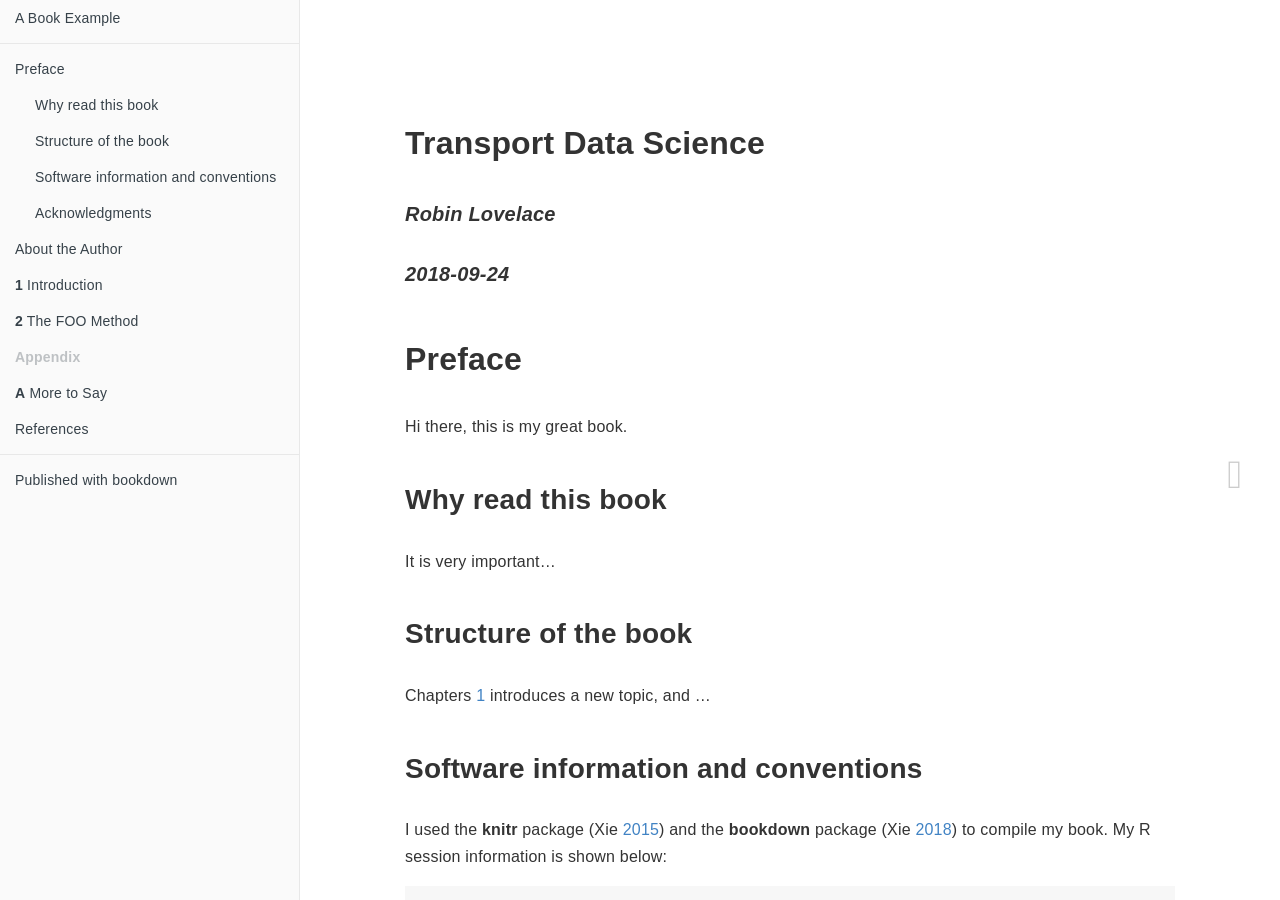
==== index.html @ 45128a62 "Add skeleton website" ====
<!DOCTYPE html>
<html >

<head>

  <meta charset="UTF-8">
  <meta http-equiv="X-UA-Compatible" content="IE=edge">
  <title>Transport Data Science</title>
  <meta name="description" content="Teaching Materials for a module at the Institute for Transport Studies.">
  <meta name="generator" content="bookdown 0.7 and GitBook 2.6.7">

  <meta property="og:title" content="Transport Data Science" />
  <meta property="og:type" content="book" />
  
  
  <meta property="og:description" content="Teaching Materials for a module at the Institute for Transport Studies." />
  <meta name="github-repo" content="tdscience/tdscience" />

  <meta name="twitter:card" content="summary" />
  <meta name="twitter:title" content="Transport Data Science" />
  
  <meta name="twitter:description" content="Teaching Materials for a module at the Institute for Transport Studies." />
  

<meta name="author" content="Robin Lovelace">


<meta name="date" content="2018-09-24">

  <meta name="viewport" content="width=device-width, initial-scale=1">
  <meta name="apple-mobile-web-app-capable" content="yes">
  <meta name="apple-mobile-web-app-status-bar-style" content="black">
  
  

<link rel="next" href="about-the-author.html">
<script src="libs/jquery/jquery.min.js"></script>
<link href="libs/gitbook/css/style.css" rel="stylesheet" />
<link href="libs/gitbook/css/plugin-bookdown.css" rel="stylesheet" />
<link href="libs/gitbook/css/plugin-highlight.css" rel="stylesheet" />
<link href="libs/gitbook/css/plugin-search.css" rel="stylesheet" />
<link href="libs/gitbook/css/plugin-fontsettings.css" rel="stylesheet" />









<style type="text/css">
a.sourceLine { display: inline-block; line-height: 1.25; }
a.sourceLine { pointer-events: none; color: inherit; text-decoration: inherit; }
a.sourceLine:empty { height: 1.2em; position: absolute; }
.sourceCode { overflow: visible; }
code.sourceCode { white-space: pre; position: relative; }
div.sourceCode { margin: 1em 0; }
pre.sourceCode { margin: 0; }
@media screen {
div.sourceCode { overflow: auto; }
}
@media print {
code.sourceCode { white-space: pre-wrap; }
a.sourceLine { text-indent: -1em; padding-left: 1em; }
}
pre.numberSource a.sourceLine
  { position: relative; }
pre.numberSource a.sourceLine:empty
  { position: absolute; }
pre.numberSource a.sourceLine::before
  { content: attr(data-line-number);
    position: absolute; left: -5em; text-align: right; vertical-align: baseline;
    border: none; pointer-events: all;
    -webkit-touch-callout: none; -webkit-user-select: none;
    -khtml-user-select: none; -moz-user-select: none;
    -ms-user-select: none; user-select: none;
    padding: 0 4px; width: 4em;
    color: #aaaaaa;
  }
pre.numberSource { margin-left: 3em; border-left: 1px solid #aaaaaa;  padding-left: 4px; }
div.sourceCode
  {  }
@media screen {
a.sourceLine::before { text-decoration: underline; }
}
code span.al { color: #ff0000; font-weight: bold; } /* Alert */
code span.an { color: #60a0b0; font-weight: bold; font-style: italic; } /* Annotation */
code span.at { color: #7d9029; } /* Attribute */
code span.bn { color: #40a070; } /* BaseN */
code span.bu { } /* BuiltIn */
code span.cf { color: #007020; font-weight: bold; } /* ControlFlow */
code span.ch { color: #4070a0; } /* Char */
code span.cn { color: #880000; } /* Constant */
code span.co { color: #60a0b0; font-style: italic; } /* Comment */
code span.cv { color: #60a0b0; font-weight: bold; font-style: italic; } /* CommentVar */
code span.do { color: #ba2121; font-style: italic; } /* Documentation */
code span.dt { color: #902000; } /* DataType */
code span.dv { color: #40a070; } /* DecVal */
code span.er { color: #ff0000; font-weight: bold; } /* Error */
code span.ex { } /* Extension */
code span.fl { color: #40a070; } /* Float */
code span.fu { color: #06287e; } /* Function */
code span.im { } /* Import */
code span.in { color: #60a0b0; font-weight: bold; font-style: italic; } /* Information */
code span.kw { color: #007020; font-weight: bold; } /* Keyword */
code span.op { color: #666666; } /* Operator */
code span.ot { color: #007020; } /* Other */
code span.pp { color: #bc7a00; } /* Preprocessor */
code span.sc { color: #4070a0; } /* SpecialChar */
code span.ss { color: #bb6688; } /* SpecialString */
code span.st { color: #4070a0; } /* String */
code span.va { color: #19177c; } /* Variable */
code span.vs { color: #4070a0; } /* VerbatimString */
code span.wa { color: #60a0b0; font-weight: bold; font-style: italic; } /* Warning */
</style>

<link rel="stylesheet" href="css/style.css" type="text/css" />
</head>

<body>



  <div class="book without-animation with-summary font-size-2 font-family-1" data-basepath=".">

    <div class="book-summary">
      <nav role="navigation">

<ul class="summary">
<li><a href="./">A Book Example</a></li>

<li class="divider"></li>
<li class="chapter" data-level="" data-path="index.html"><a href="index.html"><i class="fa fa-check"></i>Preface</a><ul>
<li class="chapter" data-level="" data-path="index.html"><a href="index.html#why-read-this-book"><i class="fa fa-check"></i>Why read this book</a></li>
<li class="chapter" data-level="" data-path="index.html"><a href="index.html#structure-of-the-book"><i class="fa fa-check"></i>Structure of the book</a></li>
<li class="chapter" data-level="" data-path="index.html"><a href="index.html#software-information-and-conventions"><i class="fa fa-check"></i>Software information and conventions</a></li>
<li class="chapter" data-level="" data-path="index.html"><a href="index.html#acknowledgments"><i class="fa fa-check"></i>Acknowledgments</a></li>
</ul></li>
<li class="chapter" data-level="" data-path="about-the-author.html"><a href="about-the-author.html"><i class="fa fa-check"></i>About the Author</a></li>
<li class="chapter" data-level="1" data-path="introduction.html"><a href="introduction.html"><i class="fa fa-check"></i><b>1</b> Introduction</a></li>
<li class="chapter" data-level="2" data-path="the-foo-method.html"><a href="the-foo-method.html"><i class="fa fa-check"></i><b>2</b> The FOO Method</a></li>
<li class="appendix"><span><b>Appendix</b></span></li>
<li class="chapter" data-level="A" data-path="more-to-say.html"><a href="more-to-say.html"><i class="fa fa-check"></i><b>A</b> More to Say</a></li>
<li class="chapter" data-level="" data-path="references.html"><a href="references.html"><i class="fa fa-check"></i>References</a></li>
<li class="divider"></li>
<li><a href="https://bookdown.org" target="blank">Published with bookdown</a></li>

</ul>

      </nav>
    </div>

    <div class="book-body">
      <div class="body-inner">
        <div class="book-header" role="navigation">
          <h1>
            <i class="fa fa-circle-o-notch fa-spin"></i><a href="./">Transport Data Science</a>
          </h1>
        </div>

        <div class="page-wrapper" tabindex="-1" role="main">
          <div class="page-inner">

            <section class="normal" id="section-">
<div id="header">
<h1 class="title">Transport Data Science</h1>
<h4 class="author"><em>Robin Lovelace</em></h4>
<h4 class="date"><em>2018-09-24</em></h4>
</div>
<div id="preface" class="section level1 unnumbered">
<h1>Preface</h1>
<p>Hi there, this is my great book.</p>
<div id="why-read-this-book" class="section level2 unnumbered">
<h2>Why read this book</h2>
<p>It is very important…</p>
</div>
<div id="structure-of-the-book" class="section level2 unnumbered">
<h2>Structure of the book</h2>
<p>Chapters <a href="introduction.html#introduction">1</a> introduces a new topic, and …</p>
</div>
<div id="software-information-and-conventions" class="section level2 unnumbered">
<h2>Software information and conventions</h2>
<p>I used the <strong>knitr</strong> package <span class="citation">(Xie <a href="#ref-xie2015">2015</a>)</span> and the <strong>bookdown</strong> package <span class="citation">(Xie <a href="#ref-R-bookdown">2018</a>)</span> to compile my book. My R session information is shown below:</p>
<div class="sourceCode" id="cb1"><pre class="sourceCode r"><code class="sourceCode r"><a class="sourceLine" id="cb1-1" data-line-number="1">xfun<span class="op">::</span><span class="kw">session_info</span>()</a></code></pre></div>
<pre><code>## R version 3.5.1 (2018-07-02)
## Platform: x86_64-pc-linux-gnu (64-bit)
## Running under: Ubuntu 18.04.1 LTS
## 
## Locale:
##   LC_CTYPE=en_GB.UTF-8      
##   LC_NUMERIC=C              
##   LC_TIME=en_GB.UTF-8       
##   LC_COLLATE=en_GB.UTF-8    
##   LC_MONETARY=en_GB.UTF-8   
##   LC_MESSAGES=en_GB.UTF-8   
##   LC_PAPER=en_GB.UTF-8      
##   LC_NAME=C                 
##   LC_ADDRESS=C              
##   LC_TELEPHONE=C            
##   LC_MEASUREMENT=en_GB.UTF-8
##   LC_IDENTIFICATION=C       
## 
## Package version:
##   backports_1.1.2 base64enc_0.1.3 bookdown_0.7   
##   compiler_3.5.1  digest_0.6.17   evaluate_0.11  
##   glue_1.3.0      graphics_3.5.1  grDevices_3.5.1
##   highr_0.7       htmltools_0.3.6 jsonlite_1.5   
##   knitr_1.20      magrittr_1.5    markdown_0.8   
##   methods_3.5.1   mime_0.5        Rcpp_0.12.18   
##   rmarkdown_1.10  rprojroot_1.3-2 rstudioapi_0.7 
##   stats_3.5.1     stringi_1.2.4   stringr_1.3.1  
##   tinytex_0.7     tools_3.5.1     utils_3.5.1    
##   xfun_0.3        yaml_2.2.0</code></pre>
<p>Package names are in bold text (e.g., <strong>rmarkdown</strong>), and inline code and filenames are formatted in a typewriter font (e.g., <code>knitr::knit('foo.Rmd')</code>). Function names are followed by parentheses (e.g., <code>bookdown::render_book()</code>).</p>
</div>
<div id="acknowledgments" class="section level2 unnumbered">
<h2>Acknowledgments</h2>
<p>Many thanks to Charles Fox who taught the first 2 years of this course.</p>

</div>
</div>
<h3>References</h3>
<div id="refs" class="references">
<div id="ref-xie2015">
<p>Xie, Yihui. 2015. <em>Dynamic Documents with R and Knitr</em>. 2nd ed. Boca Raton, Florida: Chapman; Hall/CRC. <a href="http://yihui.name/knitr/" class="uri">http://yihui.name/knitr/</a>.</p>
</div>
<div id="ref-R-bookdown">
<p>Xie, Yihui. 2018. <em>Bookdown: Authoring Books and Technical Documents with R Markdown</em>. <a href="https://CRAN.R-project.org/package=bookdown" class="uri">https://CRAN.R-project.org/package=bookdown</a>.</p>
</div>
</div>
            </section>

          </div>
        </div>
      </div>

<a href="about-the-author.html" class="navigation navigation-next navigation-unique" aria-label="Next page"><i class="fa fa-angle-right"></i></a>
    </div>
  </div>
<script src="libs/gitbook/js/app.min.js"></script>
<script src="libs/gitbook/js/lunr.js"></script>
<script src="libs/gitbook/js/plugin-search.js"></script>
<script src="libs/gitbook/js/plugin-sharing.js"></script>
<script src="libs/gitbook/js/plugin-fontsettings.js"></script>
<script src="libs/gitbook/js/plugin-bookdown.js"></script>
<script src="libs/gitbook/js/jquery.highlight.js"></script>
<script>
gitbook.require(["gitbook"], function(gitbook) {
gitbook.start({
"sharing": {
"github": true,
"facebook": false,
"twitter": true,
"google": false,
"linkedin": false,
"weibo": false,
"instapper": false,
"vk": false,
"all": ["facebook", "google", "twitter", "linkedin", "weibo", "instapaper"]
},
"fontsettings": {
"theme": "white",
"family": "sans",
"size": 2
},
"edit": {
"link": "https://github.com/tdscience/tdscience/edit/master/index.Rmd",
"text": "Edit"
},
"download": ["bookdown.pdf", "bookdown.epub"],
"toc": {
"collapse": "none"
}
});
});
</script>

</body>

</html>
---- libs/gitbook/css/plugin-bookdown.css ----
.book .book-header h1 {
  padding-left: 20px;
  padding-right: 20px;
}
.book .book-header.fixed {
  position: fixed;
  right: 0;
  top: 0;
  left: 0;
  border-bottom: 1px solid rgba(0,0,0,.07);
}
span.search-highlight {
  background-color: #ffff88;
}
@media (min-width: 600px) {
  .book.with-summary .book-header.fixed {
    left: 300px;
  }
}
@media (max-width: 1240px) {
  .book .book-body.fixed {
    top: 50px;
  }
  .book .book-body.fixed .body-inner {
    top: auto;
  }
}
@media (max-width: 600px) {
  .book.with-summary .book-header.fixed {
    left: calc(100% - 60px);
    min-width: 300px;
  }
  .book.with-summary .book-body {
    transform: none;
    left: calc(100% - 60px);
    min-width: 300px;
  }
  .book .book-body.fixed {
    top: 0;
  }
}

.book .book-body.fixed .body-inner {
  top: 50px;
}
.book .book-body .page-wrapper .page-inner section.normal sub, .book .book-body .page-wrapper .page-inner section.normal sup {
  font-size: 85%;
}

@media print {
  .book .book-summary, .book .book-body .book-header, .fa {
    display: none !important;
  }
  .book .book-body.fixed {
    left: 0px;
  }
  .book .book-body,.book .book-body .body-inner, .book.with-summary {
    overflow: visible !important;
  }
}
.kable_wrapper {
  border-spacing: 20px 0;
  border-collapse: separate;
  border: none;
  margin: auto;
}
.kable_wrapper > tbody > tr > td {
  vertical-align: top;
}
.book .book-body .page-wrapper .page-inner section.normal table tr.header {
  border-top-width: 2px;
}
.book .book-body .page-wrapper .page-inner section.normal table tr:last-child td {
  border-bottom-width: 2px;
}
.book .book-body .page-wrapper .page-inner section.normal table td, .book .book-body .page-wrapper .page-inner section.normal table th {
  border-left: none;
  border-right: none;
}
.book .book-body .page-wrapper .page-inner section.normal table.kable_wrapper > tbody > tr, .book .book-body .page-wrapper .page-inner section.normal table.kable_wrapper > tbody > tr > td {
  border-top: none;
}
.book .book-body .page-wrapper .page-inner section.normal table.kable_wrapper > tbody > tr:last-child > td {
    border-bottom: none;
}

div.theorem, div.lemma, div.corollary, div.proposition {
  font-style: italic;
}
span.theorem, span.lemma, span.corollary, span.proposition {
  font-style: normal;
}
div.proof:after {
  content: "\25a2";
  float: right;
}
.header-section-number {
  padding-right: .5em;
}
---- libs/gitbook/css/plugin-search.css ----
.book .book-summary .book-search {
  padding: 6px;
  background: transparent;
  position: absolute;
  top: -50px;
  left: 0px;
  right: 0px;
  transition: top 0.5s ease;
}
.book .book-summary .book-search input,
.book .book-summary .book-search input:focus,
.book .book-summary .book-search input:hover {
  width: 100%;
  background: transparent;
  border: 1px solid #ccc;
  box-shadow: none;
  outline: none;
  line-height: 22px;
  padding: 7px 4px;
  color: inherit;
  box-sizing: border-box;
}
.book.with-search .book-summary .book-search {
  top: 0px;
}
.book.with-search .book-summary ul.summary {
  top: 50px;
}
---- css/style.css ----
p.caption {
  color: #777;
  margin-top: 10px;
}
p code {
  white-space: inherit;
}
pre {
  word-break: normal;
  word-wrap: normal;
}
pre code {
  white-space: inherit;
}
p.flushright {
  text-align: right;
}
blockquote > p:last-child {
  text-align: right;
}
blockquote > p:first-child {
  text-align: inherit;
}
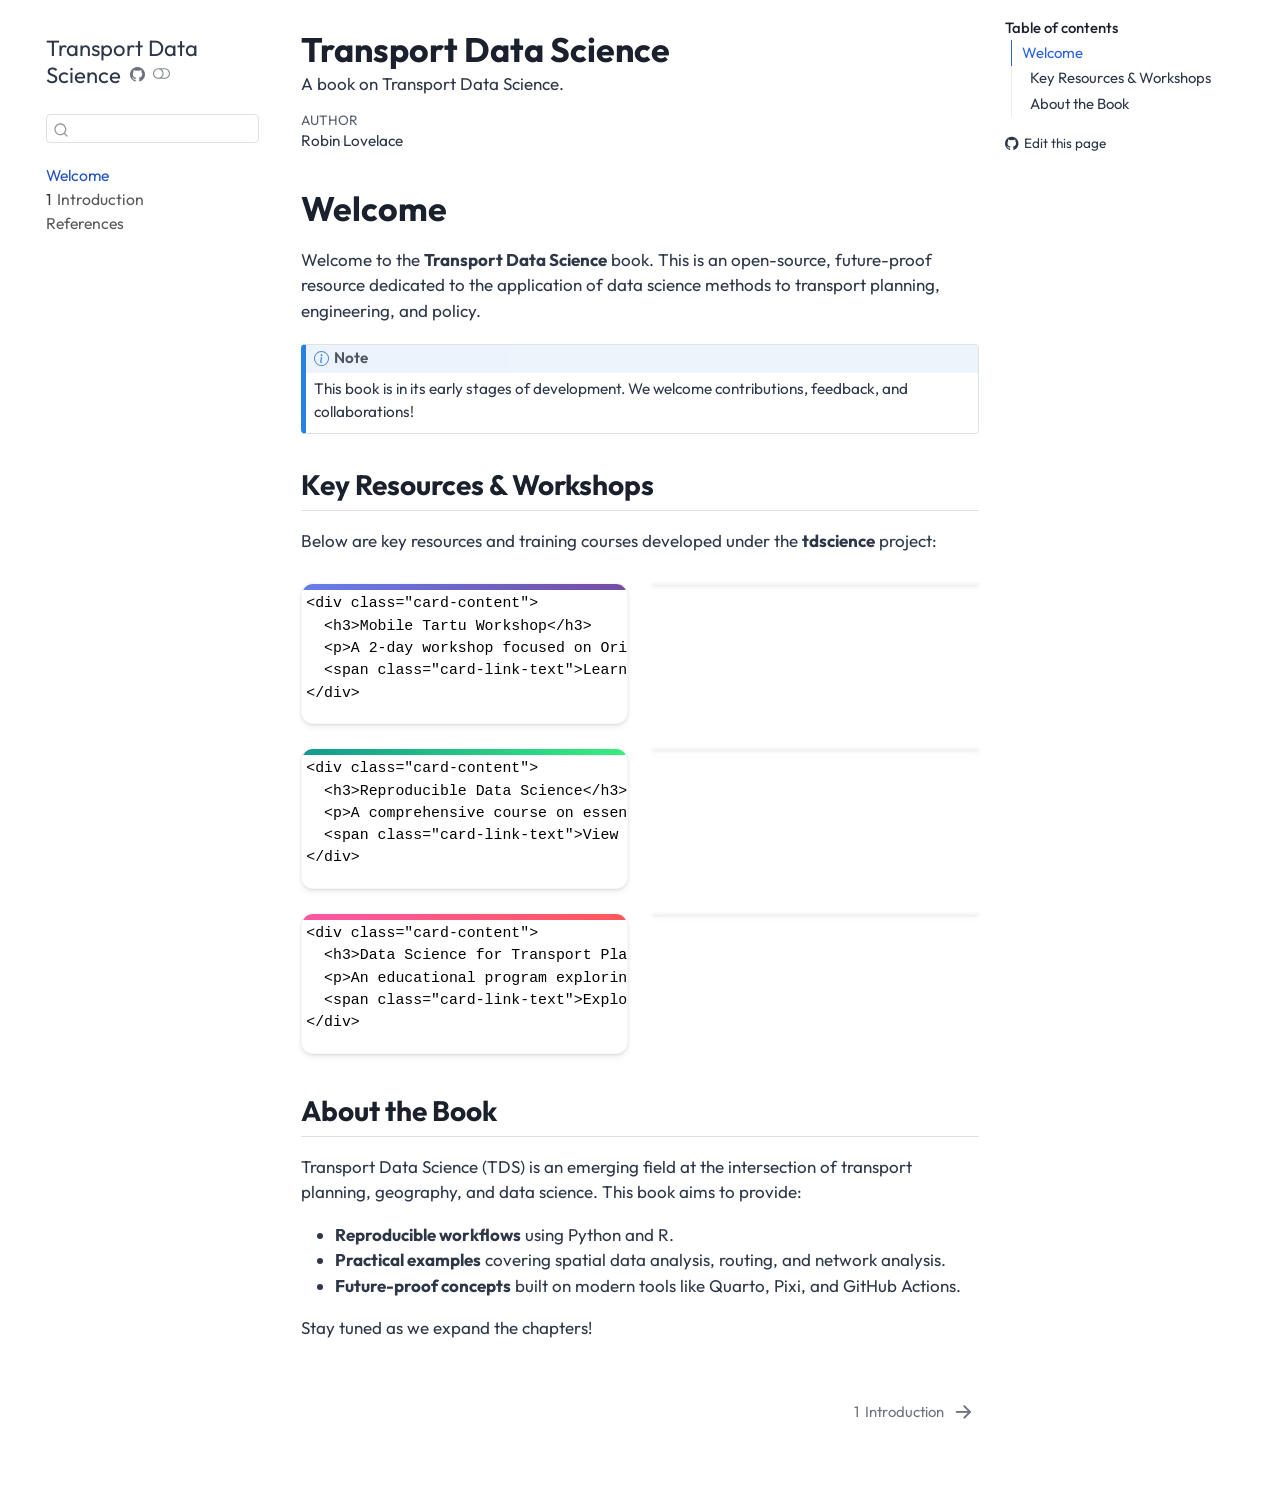
==== commit 5d7664aa: "deploy: tdscience/tdscience@766138a6307f006e92501eb43efcaf771759c734" ====
--- a/index.html
+++ b/index.html
@@ -1,281 +1,851 @@
 <!DOCTYPE html>
-<html >
-
-<head>
-
-  <meta charset="UTF-8">
-  <meta http-equiv="X-UA-Compatible" content="IE=edge">
-  <title>Transport Data Science</title>
-  <meta name="description" content="Teaching Materials for a module at the Institute for Transport Studies.">
-  <meta name="generator" content="bookdown 0.7 and GitBook 2.6.7">
-
-  <meta property="og:title" content="Transport Data Science" />
-  <meta property="og:type" content="book" />
+<html xmlns="http://www.w3.org/1999/xhtml" lang="en" xml:lang="en"><head>
+
+<meta charset="utf-8">
+<meta name="generator" content="quarto-1.9.38">
+
+<meta name="viewport" content="width=device-width, initial-scale=1.0, user-scalable=yes">
+
+<meta name="author" content="Robin Lovelace">
+<meta name="description" content="A book on Transport Data Science.">
+
+<title>Transport Data Science</title>
+<style>
+/* Default styles provided by pandoc.
+** See https://pandoc.org/MANUAL.html#variables-for-html for config info.
+*/
+code{white-space: pre-wrap;}
+span.smallcaps{font-variant: small-caps;}
+div.columns{display: flex; gap: min(4vw, 1.5em);}
+div.column{flex: auto; overflow-x: auto;}
+div.hanging-indent{margin-left: 1.5em; text-indent: -1.5em;}
+ul.task-list{list-style: none;}
+ul.task-list li input[type="checkbox"] {
+  width: 0.8em;
+  margin: 0 0.8em 0.2em -1em; /* quarto-specific, see https://github.com/quarto-dev/quarto-cli/issues/4556 */ 
+  vertical-align: middle;
+}
+</style>
+
+
+<script src="site_libs/quarto-nav/quarto-nav.js"></script>
+<script src="site_libs/quarto-nav/headroom.min.js"></script>
+<script src="site_libs/clipboard/clipboard.min.js"></script>
+<script src="site_libs/quarto-search/autocomplete.umd.js"></script>
+<script src="site_libs/quarto-search/fuse.min.js"></script>
+<script src="site_libs/quarto-search/quarto-search.js"></script>
+<meta name="quarto:offset" content="./">
+<link href="./01-introduction.html" rel="next">
+<script src="site_libs/quarto-html/quarto.js" type="module"></script>
+<script src="site_libs/quarto-html/tabsets/tabsets.js" type="module"></script>
+<script src="site_libs/quarto-html/popper.min.js"></script>
+<script src="site_libs/quarto-html/tippy.umd.min.js"></script>
+<script src="site_libs/quarto-html/anchor.min.js"></script>
+<link href="site_libs/quarto-html/tippy.css" rel="stylesheet">
+<link href="site_libs/quarto-html/quarto-syntax-highlighting-15634bcf2e68342d4ad2dfa704d543f6.css" rel="stylesheet" class="quarto-color-scheme" id="quarto-text-highlighting-styles">
+<link href="site_libs/quarto-html/quarto-syntax-highlighting-dark-0a6b7249c26820e032cb0bd839ff02b1.css" rel="stylesheet" class="quarto-color-scheme quarto-color-alternate" id="quarto-text-highlighting-styles">
+<link href="site_libs/quarto-html/quarto-syntax-highlighting-15634bcf2e68342d4ad2dfa704d543f6.css" rel="stylesheet" class="quarto-color-scheme-extra" id="quarto-text-highlighting-styles">
+<script src="site_libs/bootstrap/bootstrap.min.js"></script>
+<link href="site_libs/bootstrap/bootstrap-icons.css" rel="stylesheet">
+<link href="site_libs/bootstrap/bootstrap-3f70bac5631458d474a321d4182f9338.min.css" rel="stylesheet" append-hash="true" class="quarto-color-scheme" id="quarto-bootstrap" data-mode="light">
+<link href="site_libs/bootstrap/bootstrap-dark-b4ab9af833d6cddc0a3b650489a6264f.min.css" rel="stylesheet" append-hash="true" class="quarto-color-scheme quarto-color-alternate" id="quarto-bootstrap" data-mode="dark">
+<link href="site_libs/bootstrap/bootstrap-3f70bac5631458d474a321d4182f9338.min.css" rel="stylesheet" append-hash="true" class="quarto-color-scheme-extra" id="quarto-bootstrap" data-mode="light">
+<script id="quarto-search-options" type="application/json">{
+  "location": "sidebar",
+  "copy-button": false,
+  "collapse-after": 3,
+  "panel-placement": "start",
+  "type": "textbox",
+  "limit": 50,
+  "keyboard-shortcut": [
+    "f",
+    "/",
+    "s"
+  ],
+  "show-item-context": false,
+  "language": {
+    "search-no-results-text": "No results",
+    "search-matching-documents-text": "matching documents",
+    "search-copy-link-title": "Copy link to search",
+    "search-hide-matches-text": "Hide additional matches",
+    "search-more-match-text": "more match in this document",
+    "search-more-matches-text": "more matches in this document",
+    "search-clear-button-title": "Clear",
+    "search-text-placeholder": "",
+    "search-detached-cancel-button-title": "Cancel",
+    "search-submit-button-title": "Submit",
+    "search-label": "Search"
+  }
+}</script>
+
+
+<link rel="stylesheet" href="styles.css">
+</head>
+
+<body class="nav-sidebar floating quarto-light"><script id="quarto-html-before-body" type="application/javascript">
+    const toggleBodyColorMode = (bsSheetEl) => {
+      const mode = bsSheetEl.getAttribute("data-mode");
+      const bodyEl = window.document.querySelector("body");
+      if (mode === "dark") {
+        bodyEl.classList.add("quarto-dark");
+        bodyEl.classList.remove("quarto-light");
+      } else {
+        bodyEl.classList.add("quarto-light");
+        bodyEl.classList.remove("quarto-dark");
+      }
+    }
+    const toggleBodyColorPrimary = () => {
+      const bsSheetEl = window.document.querySelector("link#quarto-bootstrap:not([rel=disabled-stylesheet])");
+      if (bsSheetEl) {
+        toggleBodyColorMode(bsSheetEl);
+      }
+    }
+    const setColorSchemeToggle = (alternate) => {
+      const toggles = window.document.querySelectorAll('.quarto-color-scheme-toggle');
+      for (let i=0; i < toggles.length; i++) {
+        const toggle = toggles[i];
+        if (toggle) {
+          if (alternate) {
+            toggle.classList.add("alternate");
+          } else {
+            toggle.classList.remove("alternate");
+          }
+        }
+      }
+    };
+    const toggleColorMode = (alternate) => {
+      // Switch the stylesheets
+      const primaryStylesheets = window.document.querySelectorAll('link.quarto-color-scheme:not(.quarto-color-alternate)');
+      const alternateStylesheets = window.document.querySelectorAll('link.quarto-color-scheme.quarto-color-alternate');
+      manageTransitions('#quarto-margin-sidebar .nav-link', false);
+      if (alternate) {
+        // note: dark is layered on light, we don't disable primary!
+        enableStylesheet(alternateStylesheets);
+        for (const sheetNode of alternateStylesheets) {
+          if (sheetNode.id === "quarto-bootstrap") {
+            toggleBodyColorMode(sheetNode);
+          }
+        }
+      } else {
+        disableStylesheet(alternateStylesheets);
+        enableStylesheet(primaryStylesheets)
+        toggleBodyColorPrimary();
+      }
+      manageTransitions('#quarto-margin-sidebar .nav-link', true);
+      // Switch the toggles
+      setColorSchemeToggle(alternate)
+      // Hack to workaround the fact that safari doesn't
+      // properly recolor the scrollbar when toggling (#1455)
+      if (navigator.userAgent.indexOf('Safari') > 0 && navigator.userAgent.indexOf('Chrome') == -1) {
+        manageTransitions("body", false);
+        window.scrollTo(0, 1);
+        setTimeout(() => {
+          window.scrollTo(0, 0);
+          manageTransitions("body", true);
+        }, 40);
+      }
+    }
+    const disableStylesheet = (stylesheets) => {
+      for (let i=0; i < stylesheets.length; i++) {
+        const stylesheet = stylesheets[i];
+        stylesheet.rel = 'disabled-stylesheet';
+      }
+    }
+    const enableStylesheet = (stylesheets) => {
+      for (let i=0; i < stylesheets.length; i++) {
+        const stylesheet = stylesheets[i];
+        if(stylesheet.rel !== 'stylesheet') { // for Chrome, which will still FOUC without this check
+          stylesheet.rel = 'stylesheet';
+        }
+      }
+    }
+    const manageTransitions = (selector, allowTransitions) => {
+      const els = window.document.querySelectorAll(selector);
+      for (let i=0; i < els.length; i++) {
+        const el = els[i];
+        if (allowTransitions) {
+          el.classList.remove('notransition');
+        } else {
+          el.classList.add('notransition');
+        }
+      }
+    }
+    const isFileUrl = () => {
+      return window.location.protocol === 'file:';
+    }
+    const hasAlternateSentinel = () => {
+      let styleSentinel = getColorSchemeSentinel();
+      if (styleSentinel !== null) {
+        return styleSentinel === "alternate";
+      } else {
+        return false;
+      }
+    }
+    const setStyleSentinel = (alternate) => {
+      const value = alternate ? "alternate" : "default";
+      if (!isFileUrl()) {
+        window.localStorage.setItem("quarto-color-scheme", value);
+      } else {
+        localAlternateSentinel = value;
+      }
+    }
+    const getColorSchemeSentinel = () => {
+      if (!isFileUrl()) {
+        const storageValue = window.localStorage.getItem("quarto-color-scheme");
+        return storageValue != null ? storageValue : localAlternateSentinel;
+      } else {
+        return localAlternateSentinel;
+      }
+    }
+    const toggleGiscusIfUsed = (isAlternate, darkModeDefault) => {
+      const baseTheme = document.querySelector('#giscus-base-theme')?.value ?? 'light';
+      const alternateTheme = document.querySelector('#giscus-alt-theme')?.value ?? 'dark';
+      let newTheme = '';
+      if(authorPrefersDark) {
+        newTheme = isAlternate ? baseTheme : alternateTheme;
+      } else {
+        newTheme = isAlternate ? alternateTheme : baseTheme;
+      }
+      const changeGiscusTheme = () => {
+        // From: https://github.com/giscus/giscus/issues/336
+        const sendMessage = (message) => {
+          const iframe = document.querySelector('iframe.giscus-frame');
+          if (!iframe) return;
+          iframe.contentWindow.postMessage({ giscus: message }, 'https://giscus.app');
+        }
+        sendMessage({
+          setConfig: {
+            theme: newTheme
+          }
+        });
+      }
+      const isGiscussLoaded = window.document.querySelector('iframe.giscus-frame') !== null;
+      if (isGiscussLoaded) {
+        changeGiscusTheme();
+      }
+    };
+    const authorPrefersDark = false;
+    const darkModeDefault = authorPrefersDark;
+      document.querySelector('link#quarto-text-highlighting-styles.quarto-color-scheme-extra').rel = 'disabled-stylesheet';
+      document.querySelector('link#quarto-bootstrap.quarto-color-scheme-extra').rel = 'disabled-stylesheet';
+    let localAlternateSentinel = darkModeDefault ? 'alternate' : 'default';
+    // Dark / light mode switch
+    window.quartoToggleColorScheme = () => {
+      // Read the current dark / light value
+      let toAlternate = !hasAlternateSentinel();
+      toggleColorMode(toAlternate);
+      setStyleSentinel(toAlternate);
+      toggleGiscusIfUsed(toAlternate, darkModeDefault);
+      window.dispatchEvent(new Event('resize'));
+    };
+    // Switch to dark mode if need be
+    if (hasAlternateSentinel()) {
+      toggleColorMode(true);
+    } else {
+      toggleColorMode(false);
+    }
+  </script>
+
+<div id="quarto-search-results"></div>
+  <header id="quarto-header" class="headroom fixed-top">
+  <nav class="quarto-secondary-nav">
+    <div class="container-fluid d-flex">
+      <button type="button" class="quarto-btn-toggle btn" data-bs-toggle="collapse" role="button" data-bs-target=".quarto-sidebar-collapse-item" aria-controls="quarto-sidebar" aria-expanded="false" aria-label="Toggle sidebar navigation" onclick="if (window.quartoToggleHeadroom) { window.quartoToggleHeadroom(); }">
+        <i class="bi bi-layout-text-sidebar-reverse"></i>
+      </button>
+        <nav class="quarto-page-breadcrumbs" aria-label="breadcrumb"><ol class="breadcrumb"><li class="breadcrumb-item"><a href="./index.html">Welcome</a></li></ol></nav>
+        <a class="flex-grow-1" role="navigation" data-bs-toggle="collapse" data-bs-target=".quarto-sidebar-collapse-item" aria-controls="quarto-sidebar" aria-expanded="false" aria-label="Toggle sidebar navigation" onclick="if (window.quartoToggleHeadroom) { window.quartoToggleHeadroom(); }">      
+        </a>
+      <button type="button" class="btn quarto-search-button" aria-label="Search" onclick="window.quartoOpenSearch();">
+        <i class="bi bi-search"></i>
+      </button>
+    </div>
+  </nav>
+</header>
+<!-- content -->
+<div id="quarto-content" class="quarto-container page-columns page-rows-contents page-layout-article">
+<!-- sidebar -->
+  <nav id="quarto-sidebar" class="sidebar collapse collapse-horizontal quarto-sidebar-collapse-item sidebar-navigation floating overflow-auto">
+    <div class="pt-lg-2 mt-2 text-left sidebar-header">
+    <div class="sidebar-title mb-0 py-0">
+      <a href="./">Transport Data Science</a> 
+        <div class="sidebar-tools-main">
+    <a href="https://github.com/tdscience/tdscience" title="Source Code" class="quarto-navigation-tool px-1" aria-label="Source Code"><i class="bi bi-github"></i></a>
+  <a href="" class="quarto-color-scheme-toggle quarto-navigation-tool  px-1" onclick="window.quartoToggleColorScheme(); return false;" title="Toggle dark mode"><i class="bi"></i></a>
+</div>
+    </div>
+      </div>
+        <div class="mt-2 flex-shrink-0 align-items-center">
+        <div class="sidebar-search">
+        <div id="quarto-search" class="" title="Search"></div>
+        </div>
+        </div>
+    <div class="sidebar-menu-container"> 
+    <ul class="list-unstyled mt-1">
+        <li class="sidebar-item">
+  <div class="sidebar-item-container"> 
+  <a href="./index.html" class="sidebar-item-text sidebar-link active">
+ <span class="menu-text">Welcome</span></a>
+  </div>
+</li>
+        <li class="sidebar-item">
+  <div class="sidebar-item-container"> 
+  <a href="./01-introduction.html" class="sidebar-item-text sidebar-link">
+ <span class="menu-text"><span class="chapter-number">1</span>&nbsp; <span class="chapter-title">Introduction</span></span></a>
+  </div>
+</li>
+        <li class="sidebar-item">
+  <div class="sidebar-item-container"> 
+  <a href="./references.html" class="sidebar-item-text sidebar-link">
+ <span class="menu-text">References</span></a>
+  </div>
+</li>
+    </ul>
+    </div>
+</nav>
+<div id="quarto-sidebar-glass" class="quarto-sidebar-collapse-item" data-bs-toggle="collapse" data-bs-target=".quarto-sidebar-collapse-item"></div>
+<!-- margin-sidebar -->
+    <div id="quarto-margin-sidebar" class="sidebar margin-sidebar">
+        <nav id="TOC" role="doc-toc" class="toc-active">
+    <h2 id="toc-title">Table of contents</h2>
+   
+  <ul>
+  <li><a href="#welcome" id="toc-welcome" class="nav-link active" data-scroll-target="#welcome">Welcome</a>
+  <ul class="collapse">
+  <li><a href="#key-resources-workshops" id="toc-key-resources-workshops" class="nav-link" data-scroll-target="#key-resources-workshops">Key Resources &amp; Workshops</a></li>
+  <li><a href="#about-the-book" id="toc-about-the-book" class="nav-link" data-scroll-target="#about-the-book">About the Book</a></li>
+  </ul></li>
+  </ul>
+<div class="toc-actions"><ul><li><a href="https://github.com/tdscience/tdscience/edit/main/index.qmd" class="toc-action"><i class="bi bi-github"></i>Edit this page</a></li></ul></div></nav>
+    </div>
+<!-- main -->
+<main class="content" id="quarto-document-content">
+
+
+<header id="title-block-header" class="quarto-title-block default">
+<div class="quarto-title">
+<h1 class="title">Transport Data Science</h1>
+</div>
+
+<div>
+  <div class="description">
+    A book on Transport Data Science.
+  </div>
+</div>
+
+
+<div class="quarto-title-meta">
+
+    <div>
+    <div class="quarto-title-meta-heading">Author</div>
+    <div class="quarto-title-meta-contents">
+             <p>Robin Lovelace </p>
+          </div>
+  </div>
+    
   
+    
+  </div>
   
-  <meta property="og:description" content="Teaching Materials for a module at the Institute for Transport Studies." />
-  <meta name="github-repo" content="tdscience/tdscience" />
-
-  <meta name="twitter:card" content="summary" />
-  <meta name="twitter:title" content="Transport Data Science" />
-  
-  <meta name="twitter:description" content="Teaching Materials for a module at the Institute for Transport Studies." />
-  
-
-<meta name="author" content="Robin Lovelace">
-
-
-<meta name="date" content="2018-09-24">
-
-  <meta name="viewport" content="width=device-width, initial-scale=1">
-  <meta name="apple-mobile-web-app-capable" content="yes">
-  <meta name="apple-mobile-web-app-status-bar-style" content="black">
-  
-  
-
-<link rel="next" href="about-the-author.html">
-<script src="libs/jquery/jquery.min.js"></script>
-<link href="libs/gitbook/css/style.css" rel="stylesheet" />
-<link href="libs/gitbook/css/plugin-bookdown.css" rel="stylesheet" />
-<link href="libs/gitbook/css/plugin-highlight.css" rel="stylesheet" />
-<link href="libs/gitbook/css/plugin-search.css" rel="stylesheet" />
-<link href="libs/gitbook/css/plugin-fontsettings.css" rel="stylesheet" />
-
-
-
-
-
-
-
-
-
-<style type="text/css">
-a.sourceLine { display: inline-block; line-height: 1.25; }
-a.sourceLine { pointer-events: none; color: inherit; text-decoration: inherit; }
-a.sourceLine:empty { height: 1.2em; position: absolute; }
-.sourceCode { overflow: visible; }
-code.sourceCode { white-space: pre; position: relative; }
-div.sourceCode { margin: 1em 0; }
-pre.sourceCode { margin: 0; }
-@media screen {
-div.sourceCode { overflow: auto; }
-}
-@media print {
-code.sourceCode { white-space: pre-wrap; }
-a.sourceLine { text-indent: -1em; padding-left: 1em; }
-}
-pre.numberSource a.sourceLine
-  { position: relative; }
-pre.numberSource a.sourceLine:empty
-  { position: absolute; }
-pre.numberSource a.sourceLine::before
-  { content: attr(data-line-number);
-    position: absolute; left: -5em; text-align: right; vertical-align: baseline;
-    border: none; pointer-events: all;
-    -webkit-touch-callout: none; -webkit-user-select: none;
-    -khtml-user-select: none; -moz-user-select: none;
-    -ms-user-select: none; user-select: none;
-    padding: 0 4px; width: 4em;
-    color: #aaaaaa;
-  }
-pre.numberSource { margin-left: 3em; border-left: 1px solid #aaaaaa;  padding-left: 4px; }
-div.sourceCode
-  {  }
-@media screen {
-a.sourceLine::before { text-decoration: underline; }
-}
-code span.al { color: #ff0000; font-weight: bold; } /* Alert */
-code span.an { color: #60a0b0; font-weight: bold; font-style: italic; } /* Annotation */
-code span.at { color: #7d9029; } /* Attribute */
-code span.bn { color: #40a070; } /* BaseN */
-code span.bu { } /* BuiltIn */
-code span.cf { color: #007020; font-weight: bold; } /* ControlFlow */
-code span.ch { color: #4070a0; } /* Char */
-code span.cn { color: #880000; } /* Constant */
-code span.co { color: #60a0b0; font-style: italic; } /* Comment */
-code span.cv { color: #60a0b0; font-weight: bold; font-style: italic; } /* CommentVar */
-code span.do { color: #ba2121; font-style: italic; } /* Documentation */
-code span.dt { color: #902000; } /* DataType */
-code span.dv { color: #40a070; } /* DecVal */
-code span.er { color: #ff0000; font-weight: bold; } /* Error */
-code span.ex { } /* Extension */
-code span.fl { color: #40a070; } /* Float */
-code span.fu { color: #06287e; } /* Function */
-code span.im { } /* Import */
-code span.in { color: #60a0b0; font-weight: bold; font-style: italic; } /* Information */
-code span.kw { color: #007020; font-weight: bold; } /* Keyword */
-code span.op { color: #666666; } /* Operator */
-code span.ot { color: #007020; } /* Other */
-code span.pp { color: #bc7a00; } /* Preprocessor */
-code span.sc { color: #4070a0; } /* SpecialChar */
-code span.ss { color: #bb6688; } /* SpecialString */
-code span.st { color: #4070a0; } /* String */
-code span.va { color: #19177c; } /* Variable */
-code span.vs { color: #4070a0; } /* VerbatimString */
-code span.wa { color: #60a0b0; font-weight: bold; font-style: italic; } /* Warning */
-</style>
-
-<link rel="stylesheet" href="css/style.css" type="text/css" />
-</head>
-
-<body>
-
-
-
-  <div class="book without-animation with-summary font-size-2 font-family-1" data-basepath=".">
-
-    <div class="book-summary">
-      <nav role="navigation">
-
-<ul class="summary">
-<li><a href="./">A Book Example</a></li>
-
-<li class="divider"></li>
-<li class="chapter" data-level="" data-path="index.html"><a href="index.html"><i class="fa fa-check"></i>Preface</a><ul>
-<li class="chapter" data-level="" data-path="index.html"><a href="index.html#why-read-this-book"><i class="fa fa-check"></i>Why read this book</a></li>
-<li class="chapter" data-level="" data-path="index.html"><a href="index.html#structure-of-the-book"><i class="fa fa-check"></i>Structure of the book</a></li>
-<li class="chapter" data-level="" data-path="index.html"><a href="index.html#software-information-and-conventions"><i class="fa fa-check"></i>Software information and conventions</a></li>
-<li class="chapter" data-level="" data-path="index.html"><a href="index.html#acknowledgments"><i class="fa fa-check"></i>Acknowledgments</a></li>
-</ul></li>
-<li class="chapter" data-level="" data-path="about-the-author.html"><a href="about-the-author.html"><i class="fa fa-check"></i>About the Author</a></li>
-<li class="chapter" data-level="1" data-path="introduction.html"><a href="introduction.html"><i class="fa fa-check"></i><b>1</b> Introduction</a></li>
-<li class="chapter" data-level="2" data-path="the-foo-method.html"><a href="the-foo-method.html"><i class="fa fa-check"></i><b>2</b> The FOO Method</a></li>
-<li class="appendix"><span><b>Appendix</b></span></li>
-<li class="chapter" data-level="A" data-path="more-to-say.html"><a href="more-to-say.html"><i class="fa fa-check"></i><b>A</b> More to Say</a></li>
-<li class="chapter" data-level="" data-path="references.html"><a href="references.html"><i class="fa fa-check"></i>References</a></li>
-<li class="divider"></li>
-<li><a href="https://bookdown.org" target="blank">Published with bookdown</a></li>
-
+
+
+</header>
+
+
+<section id="welcome" class="level1 unnumbered">
+<h1 class="unnumbered">Welcome</h1>
+<p>Welcome to the <strong>Transport Data Science</strong> book. This is an open-source, future-proof resource dedicated to the application of data science methods to transport planning, engineering, and policy.</p>
+<div class="callout callout-style-default callout-note callout-titled">
+<div class="callout-header d-flex align-content-center">
+<div class="callout-icon-container">
+<i class="callout-icon"></i>
+</div>
+<div class="callout-title-container flex-fill">
+Note
+</div>
+</div>
+<div class="callout-body-container callout-body">
+<p>This book is in its early stages of development. We welcome contributions, feedback, and collaborations!</p>
+</div>
+</div>
+<section id="key-resources-workshops" class="level2">
+<h2 class="anchored" data-anchor-id="key-resources-workshops">Key Resources &amp; Workshops</h2>
+<p>Below are key resources and training courses developed under the <strong>tdscience</strong> project:</p>
+<div class="{=html}">
+<div class="project-grid">
+<a href="https://tdscience.github.io/tartu26/" class="project-card">
+<div class="card-gradient-bar" style="background: linear-gradient(135deg, #667eea 0%, #764ba2 100%);">
+
+</div>
+<pre><code>&lt;div class="card-content"&gt;
+  &lt;h3&gt;Mobile Tartu Workshop&lt;/h3&gt;
+  &lt;p&gt;A 2-day workshop focused on Origin-Destination (OD) data and route networks at Mobile Tartu 2026.&lt;/p&gt;
+  &lt;span class="card-link-text"&gt;Learn more &amp;rarr;&lt;/span&gt;
+&lt;/div&gt;</code></pre>
+</a><p><a href="https://tdscience.github.io/tartu26/" class="project-card"></a></p>
+<a href="https://tdscience.github.io/course/" class="project-card">
+<div class="card-gradient-bar" style="background: linear-gradient(135deg, #11998e 0%, #38ef7d 100%);">
+
+</div>
+<pre><code>&lt;div class="card-content"&gt;
+  &lt;h3&gt;Reproducible Data Science&lt;/h3&gt;
+  &lt;p&gt;A comprehensive course on essential tools and skills for building reproducible data science pipelines.&lt;/p&gt;
+  &lt;span class="card-link-text"&gt;View Course &amp;rarr;&lt;/span&gt;
+&lt;/div&gt;</code></pre>
+</a><p><a href="https://tdscience.github.io/course/" class="project-card"></a></p>
+<a href="https://tdscience.github.io/dstp/" class="project-card">
+<div class="card-gradient-bar" style="background: linear-gradient(135deg, #f857a6 0%, #ff5858 100%);">
+
+</div>
+<pre><code>&lt;div class="card-content"&gt;
+  &lt;h3&gt;Data Science for Transport Planning&lt;/h3&gt;
+  &lt;p&gt;An educational program exploring the role of data science in modern, sustainable transport planning.&lt;/p&gt;
+  &lt;span class="card-link-text"&gt;Explore DSTP &amp;rarr;&lt;/span&gt;
+&lt;/div&gt;</code></pre>
+</a><p><a href="https://tdscience.github.io/dstp/" class="project-card"></a></p>
+</div>
+</div>
+</section>
+<section id="about-the-book" class="level2">
+<h2 class="anchored" data-anchor-id="about-the-book">About the Book</h2>
+<p>Transport Data Science (TDS) is an emerging field at the intersection of transport planning, geography, and data science. This book aims to provide:</p>
+<ul>
+<li><strong>Reproducible workflows</strong> using Python and R.</li>
+<li><strong>Practical examples</strong> covering spatial data analysis, routing, and network analysis.</li>
+<li><strong>Future-proof concepts</strong> built on modern tools like Quarto, Pixi, and GitHub Actions.</li>
 </ul>
-
-      </nav>
-    </div>
-
-    <div class="book-body">
-      <div class="body-inner">
-        <div class="book-header" role="navigation">
-          <h1>
-            <i class="fa fa-circle-o-notch fa-spin"></i><a href="./">Transport Data Science</a>
-          </h1>
-        </div>
-
-        <div class="page-wrapper" tabindex="-1" role="main">
-          <div class="page-inner">
-
-            <section class="normal" id="section-">
-<div id="header">
-<h1 class="title">Transport Data Science</h1>
-<h4 class="author"><em>Robin Lovelace</em></h4>
-<h4 class="date"><em>2018-09-24</em></h4>
-</div>
-<div id="preface" class="section level1 unnumbered">
-<h1>Preface</h1>
-<p>Hi there, this is my great book.</p>
-<div id="why-read-this-book" class="section level2 unnumbered">
-<h2>Why read this book</h2>
-<p>It is very important…</p>
-</div>
-<div id="structure-of-the-book" class="section level2 unnumbered">
-<h2>Structure of the book</h2>
-<p>Chapters <a href="introduction.html#introduction">1</a> introduces a new topic, and …</p>
-</div>
-<div id="software-information-and-conventions" class="section level2 unnumbered">
-<h2>Software information and conventions</h2>
-<p>I used the <strong>knitr</strong> package <span class="citation">(Xie <a href="#ref-xie2015">2015</a>)</span> and the <strong>bookdown</strong> package <span class="citation">(Xie <a href="#ref-R-bookdown">2018</a>)</span> to compile my book. My R session information is shown below:</p>
-<div class="sourceCode" id="cb1"><pre class="sourceCode r"><code class="sourceCode r"><a class="sourceLine" id="cb1-1" data-line-number="1">xfun<span class="op">::</span><span class="kw">session_info</span>()</a></code></pre></div>
-<pre><code>## R version 3.5.1 (2018-07-02)
-## Platform: x86_64-pc-linux-gnu (64-bit)
-## Running under: Ubuntu 18.04.1 LTS
-## 
-## Locale:
-##   LC_CTYPE=en_GB.UTF-8      
-##   LC_NUMERIC=C              
-##   LC_TIME=en_GB.UTF-8       
-##   LC_COLLATE=en_GB.UTF-8    
-##   LC_MONETARY=en_GB.UTF-8   
-##   LC_MESSAGES=en_GB.UTF-8   
-##   LC_PAPER=en_GB.UTF-8      
-##   LC_NAME=C                 
-##   LC_ADDRESS=C              
-##   LC_TELEPHONE=C            
-##   LC_MEASUREMENT=en_GB.UTF-8
-##   LC_IDENTIFICATION=C       
-## 
-## Package version:
-##   backports_1.1.2 base64enc_0.1.3 bookdown_0.7   
-##   compiler_3.5.1  digest_0.6.17   evaluate_0.11  
-##   glue_1.3.0      graphics_3.5.1  grDevices_3.5.1
-##   highr_0.7       htmltools_0.3.6 jsonlite_1.5   
-##   knitr_1.20      magrittr_1.5    markdown_0.8   
-##   methods_3.5.1   mime_0.5        Rcpp_0.12.18   
-##   rmarkdown_1.10  rprojroot_1.3-2 rstudioapi_0.7 
-##   stats_3.5.1     stringi_1.2.4   stringr_1.3.1  
-##   tinytex_0.7     tools_3.5.1     utils_3.5.1    
-##   xfun_0.3        yaml_2.2.0</code></pre>
-<p>Package names are in bold text (e.g., <strong>rmarkdown</strong>), and inline code and filenames are formatted in a typewriter font (e.g., <code>knitr::knit('foo.Rmd')</code>). Function names are followed by parentheses (e.g., <code>bookdown::render_book()</code>).</p>
-</div>
-<div id="acknowledgments" class="section level2 unnumbered">
-<h2>Acknowledgments</h2>
-<p>Many thanks to Charles Fox who taught the first 2 years of this course.</p>
-
-</div>
-</div>
-<h3>References</h3>
-<div id="refs" class="references">
-<div id="ref-xie2015">
-<p>Xie, Yihui. 2015. <em>Dynamic Documents with R and Knitr</em>. 2nd ed. Boca Raton, Florida: Chapman; Hall/CRC. <a href="http://yihui.name/knitr/" class="uri">http://yihui.name/knitr/</a>.</p>
-</div>
-<div id="ref-R-bookdown">
-<p>Xie, Yihui. 2018. <em>Bookdown: Authoring Books and Technical Documents with R Markdown</em>. <a href="https://CRAN.R-project.org/package=bookdown" class="uri">https://CRAN.R-project.org/package=bookdown</a>.</p>
-</div>
-</div>
-            </section>
-
-          </div>
-        </div>
-      </div>
-
-<a href="about-the-author.html" class="navigation navigation-next navigation-unique" aria-label="Next page"><i class="fa fa-angle-right"></i></a>
-    </div>
+<p>Stay tuned as we expand the chapters!</p>
+
+
+</section>
+</section>
+
+</main> <!-- /main -->
+<script id="quarto-html-after-body" type="application/javascript">
+  window.document.addEventListener("DOMContentLoaded", function (event) {
+    // Ensure there is a toggle, if there isn't float one in the top right
+    if (window.document.querySelector('.quarto-color-scheme-toggle') === null) {
+      const a = window.document.createElement('a');
+      a.classList.add('top-right');
+      a.classList.add('quarto-color-scheme-toggle');
+      a.href = "";
+      a.onclick = function() { try { window.quartoToggleColorScheme(); } catch {} return false; };
+      const i = window.document.createElement("i");
+      i.classList.add('bi');
+      a.appendChild(i);
+      window.document.body.appendChild(a);
+    }
+    setColorSchemeToggle(hasAlternateSentinel())
+    const icon = "";
+    const anchorJS = new window.AnchorJS();
+    anchorJS.options = {
+      placement: 'right',
+      icon: icon
+    };
+    anchorJS.add('.anchored');
+    const isCodeAnnotation = (el) => {
+      for (const clz of el.classList) {
+        if (clz.startsWith('code-annotation-')) {                     
+          return true;
+        }
+      }
+      return false;
+    }
+    const onCopySuccess = function(e) {
+      // button target
+      const button = e.trigger;
+      // don't keep focus
+      button.blur();
+      // flash "checked"
+      button.classList.add('code-copy-button-checked');
+      var currentTitle = button.getAttribute("title");
+      button.setAttribute("title", "Copied!");
+      let tooltip;
+      if (window.bootstrap) {
+        button.setAttribute("data-bs-toggle", "tooltip");
+        button.setAttribute("data-bs-placement", "left");
+        button.setAttribute("data-bs-title", "Copied!");
+        tooltip = new bootstrap.Tooltip(button, 
+          { trigger: "manual", 
+            customClass: "code-copy-button-tooltip",
+            offset: [0, -8]});
+        tooltip.show();    
+      }
+      setTimeout(function() {
+        if (tooltip) {
+          tooltip.hide();
+          button.removeAttribute("data-bs-title");
+          button.removeAttribute("data-bs-toggle");
+          button.removeAttribute("data-bs-placement");
+        }
+        button.setAttribute("title", currentTitle);
+        button.classList.remove('code-copy-button-checked');
+      }, 1000);
+      // clear code selection
+      e.clearSelection();
+    }
+    const getTextToCopy = function(trigger) {
+      const outerScaffold = trigger.parentElement.cloneNode(true);
+      const codeEl = outerScaffold.querySelector('code');
+      for (const childEl of codeEl.children) {
+        if (isCodeAnnotation(childEl)) {
+          childEl.remove();
+        }
+      }
+      return codeEl.innerText;
+    }
+    const clipboard = new window.ClipboardJS('.code-copy-button:not([data-in-quarto-modal])', {
+      text: getTextToCopy
+    });
+    clipboard.on('success', onCopySuccess);
+    if (window.document.getElementById('quarto-embedded-source-code-modal')) {
+      const clipboardModal = new window.ClipboardJS('.code-copy-button[data-in-quarto-modal]', {
+        text: getTextToCopy,
+        container: window.document.getElementById('quarto-embedded-source-code-modal')
+      });
+      clipboardModal.on('success', onCopySuccess);
+    }
+      var localhostRegex = new RegExp(/^(?:http|https):\/\/localhost\:?[0-9]*\//);
+      var mailtoRegex = new RegExp(/^mailto:/);
+        var filterRegex = new RegExp("https:\/\/tdscience\.github\.io");
+      var isInternal = (href) => {
+          return filterRegex.test(href) || localhostRegex.test(href) || mailtoRegex.test(href);
+      }
+      // Inspect non-navigation links and adorn them if external
+     var links = window.document.querySelectorAll('a[href]:not(.nav-link):not(.navbar-brand):not(.toc-action):not(.sidebar-link):not(.sidebar-item-toggle):not(.pagination-link):not(.no-external):not([aria-hidden]):not(.dropdown-item):not(.quarto-navigation-tool):not(.about-link)');
+      for (var i=0; i<links.length; i++) {
+        const link = links[i];
+        if (!isInternal(link.href)) {
+          // undo the damage that might have been done by quarto-nav.js in the case of
+          // links that we want to consider external
+          if (link.dataset.originalHref !== undefined) {
+            link.href = link.dataset.originalHref;
+          }
+        }
+      }
+    function tippyHover(el, contentFn, onTriggerFn, onUntriggerFn) {
+      const config = {
+        allowHTML: true,
+        maxWidth: 500,
+        delay: 100,
+        arrow: false,
+        appendTo: function(el) {
+            return el.parentElement;
+        },
+        interactive: true,
+        interactiveBorder: 10,
+        theme: 'quarto',
+        placement: 'bottom-start',
+      };
+      if (contentFn) {
+        config.content = contentFn;
+      }
+      if (onTriggerFn) {
+        config.onTrigger = onTriggerFn;
+      }
+      if (onUntriggerFn) {
+        config.onUntrigger = onUntriggerFn;
+      }
+      window.tippy(el, config); 
+    }
+    const noterefs = window.document.querySelectorAll('a[role="doc-noteref"]');
+    for (var i=0; i<noterefs.length; i++) {
+      const ref = noterefs[i];
+      tippyHover(ref, function() {
+        // use id or data attribute instead here
+        let href = ref.getAttribute('data-footnote-href') || ref.getAttribute('href');
+        try { href = new URL(href).hash; } catch {}
+        const id = href.replace(/^#\/?/, "");
+        const note = window.document.getElementById(id);
+        if (note) {
+          return note.innerHTML;
+        } else {
+          return "";
+        }
+      });
+    }
+    const xrefs = window.document.querySelectorAll('a.quarto-xref');
+    const processXRef = (id, note) => {
+      // Strip column container classes
+      const stripColumnClz = (el) => {
+        el.classList.remove("page-full", "page-columns");
+        if (el.children) {
+          for (const child of el.children) {
+            stripColumnClz(child);
+          }
+        }
+      }
+      stripColumnClz(note)
+      if (id === null || id.startsWith('sec-')) {
+        // Special case sections, only their first couple elements
+        const container = document.createElement("div");
+        if (note.children && note.children.length > 2) {
+          container.appendChild(note.children[0].cloneNode(true));
+          for (let i = 1; i < note.children.length; i++) {
+            const child = note.children[i];
+            if (child.tagName === "P" && child.innerText === "") {
+              continue;
+            } else {
+              container.appendChild(child.cloneNode(true));
+              break;
+            }
+          }
+          if (window.Quarto?.typesetMath) {
+            window.Quarto.typesetMath(container);
+          }
+          return container.innerHTML
+        } else {
+          if (window.Quarto?.typesetMath) {
+            window.Quarto.typesetMath(note);
+          }
+          return note.innerHTML;
+        }
+      } else {
+        // Remove any anchor links if they are present
+        const anchorLink = note.querySelector('a.anchorjs-link');
+        if (anchorLink) {
+          anchorLink.remove();
+        }
+        if (window.Quarto?.typesetMath) {
+          window.Quarto.typesetMath(note);
+        }
+        if (note.classList.contains("callout")) {
+          return note.outerHTML;
+        } else {
+          return note.innerHTML;
+        }
+      }
+    }
+    for (var i=0; i<xrefs.length; i++) {
+      const xref = xrefs[i];
+      tippyHover(xref, undefined, function(instance) {
+        instance.disable();
+        let url = xref.getAttribute('href');
+        let hash = undefined; 
+        if (url.startsWith('#')) {
+          hash = url;
+        } else {
+          try { hash = new URL(url).hash; } catch {}
+        }
+        if (hash) {
+          const id = hash.replace(/^#\/?/, "");
+          const note = window.document.getElementById(id);
+          if (note !== null) {
+            try {
+              const html = processXRef(id, note.cloneNode(true));
+              instance.setContent(html);
+            } finally {
+              instance.enable();
+              instance.show();
+            }
+          } else {
+            // See if we can fetch this
+            fetch(url.split('#')[0])
+            .then(res => res.text())
+            .then(html => {
+              const parser = new DOMParser();
+              const htmlDoc = parser.parseFromString(html, "text/html");
+              const note = htmlDoc.getElementById(id);
+              if (note !== null) {
+                const html = processXRef(id, note);
+                instance.setContent(html);
+              } 
+            }).finally(() => {
+              instance.enable();
+              instance.show();
+            });
+          }
+        } else {
+          // See if we can fetch a full url (with no hash to target)
+          // This is a special case and we should probably do some content thinning / targeting
+          fetch(url)
+          .then(res => res.text())
+          .then(html => {
+            const parser = new DOMParser();
+            const htmlDoc = parser.parseFromString(html, "text/html");
+            const note = htmlDoc.querySelector('main.content');
+            if (note !== null) {
+              // This should only happen for chapter cross references
+              // (since there is no id in the URL)
+              // remove the first header
+              if (note.children.length > 0 && note.children[0].tagName === "HEADER") {
+                note.children[0].remove();
+              }
+              const html = processXRef(null, note);
+              instance.setContent(html);
+            } 
+          }).finally(() => {
+            instance.enable();
+            instance.show();
+          });
+        }
+      }, function(instance) {
+      });
+    }
+        let selectedAnnoteEl;
+        const selectorForAnnotation = ( cell, annotation) => {
+          let cellAttr = 'data-code-cell="' + cell + '"';
+          let lineAttr = 'data-code-annotation="' +  annotation + '"';
+          const selector = 'span[' + cellAttr + '][' + lineAttr + ']';
+          return selector;
+        }
+        const selectCodeLines = (annoteEl) => {
+          const doc = window.document;
+          const targetCell = annoteEl.getAttribute("data-target-cell");
+          const targetAnnotation = annoteEl.getAttribute("data-target-annotation");
+          const annoteSpan = window.document.querySelector(selectorForAnnotation(targetCell, targetAnnotation));
+          const lines = annoteSpan.getAttribute("data-code-lines").split(",");
+          const lineIds = lines.map((line) => {
+            return targetCell + "-" + line;
+          })
+          let top = null;
+          let height = null;
+          let parent = null;
+          if (lineIds.length > 0) {
+              //compute the position of the single el (top and bottom and make a div)
+              const el = window.document.getElementById(lineIds[0]);
+              top = el.offsetTop;
+              height = el.offsetHeight;
+              parent = el.parentElement.parentElement;
+            if (lineIds.length > 1) {
+              const lastEl = window.document.getElementById(lineIds[lineIds.length - 1]);
+              const bottom = lastEl.offsetTop + lastEl.offsetHeight;
+              height = bottom - top;
+            }
+            if (top !== null && height !== null && parent !== null) {
+              // cook up a div (if necessary) and position it 
+              let div = window.document.getElementById("code-annotation-line-highlight");
+              if (div === null) {
+                div = window.document.createElement("div");
+                div.setAttribute("id", "code-annotation-line-highlight");
+                div.style.position = 'absolute';
+                parent.appendChild(div);
+              }
+              div.style.top = top - 2 + "px";
+              div.style.height = height + 4 + "px";
+              div.style.left = 0;
+              let gutterDiv = window.document.getElementById("code-annotation-line-highlight-gutter");
+              if (gutterDiv === null) {
+                gutterDiv = window.document.createElement("div");
+                gutterDiv.setAttribute("id", "code-annotation-line-highlight-gutter");
+                gutterDiv.style.position = 'absolute';
+                const codeCell = window.document.getElementById(targetCell);
+                const gutter = codeCell.querySelector('.code-annotation-gutter');
+                gutter.appendChild(gutterDiv);
+              }
+              gutterDiv.style.top = top - 2 + "px";
+              gutterDiv.style.height = height + 4 + "px";
+            }
+            selectedAnnoteEl = annoteEl;
+          }
+        };
+        const unselectCodeLines = () => {
+          const elementsIds = ["code-annotation-line-highlight", "code-annotation-line-highlight-gutter"];
+          elementsIds.forEach((elId) => {
+            const div = window.document.getElementById(elId);
+            if (div) {
+              div.remove();
+            }
+          });
+          selectedAnnoteEl = undefined;
+        };
+          // Handle positioning of the toggle
+      window.addEventListener(
+        "resize",
+        throttle(() => {
+          elRect = undefined;
+          if (selectedAnnoteEl) {
+            selectCodeLines(selectedAnnoteEl);
+          }
+        }, 10)
+      );
+      function throttle(fn, ms) {
+      let throttle = false;
+      let timer;
+        return (...args) => {
+          if(!throttle) { // first call gets through
+              fn.apply(this, args);
+              throttle = true;
+          } else { // all the others get throttled
+              if(timer) clearTimeout(timer); // cancel #2
+              timer = setTimeout(() => {
+                fn.apply(this, args);
+                timer = throttle = false;
+              }, ms);
+          }
+        };
+      }
+        // Attach click handler to the DT
+        const annoteDls = window.document.querySelectorAll('dt[data-target-cell]');
+        for (const annoteDlNode of annoteDls) {
+          annoteDlNode.addEventListener('click', (event) => {
+            const clickedEl = event.target;
+            if (clickedEl !== selectedAnnoteEl) {
+              unselectCodeLines();
+              const activeEl = window.document.querySelector('dt[data-target-cell].code-annotation-active');
+              if (activeEl) {
+                activeEl.classList.remove('code-annotation-active');
+              }
+              selectCodeLines(clickedEl);
+              clickedEl.classList.add('code-annotation-active');
+            } else {
+              // Unselect the line
+              unselectCodeLines();
+              clickedEl.classList.remove('code-annotation-active');
+            }
+          });
+        }
+    const findCites = (el) => {
+      const parentEl = el.parentElement;
+      if (parentEl) {
+        const cites = parentEl.dataset.cites;
+        if (cites) {
+          return {
+            el,
+            cites: cites.split(' ')
+          };
+        } else {
+          return findCites(el.parentElement)
+        }
+      } else {
+        return undefined;
+      }
+    };
+    var bibliorefs = window.document.querySelectorAll('a[role="doc-biblioref"]');
+    for (var i=0; i<bibliorefs.length; i++) {
+      const ref = bibliorefs[i];
+      const citeInfo = findCites(ref);
+      if (citeInfo) {
+        tippyHover(citeInfo.el, function() {
+          var popup = window.document.createElement('div');
+          citeInfo.cites.forEach(function(cite) {
+            var citeDiv = window.document.createElement('div');
+            citeDiv.classList.add('hanging-indent');
+            citeDiv.classList.add('csl-entry');
+            var biblioDiv = window.document.getElementById('ref-' + cite);
+            if (biblioDiv) {
+              citeDiv.innerHTML = biblioDiv.innerHTML;
+            }
+            popup.appendChild(citeDiv);
+          });
+          return popup.innerHTML;
+        });
+      }
+    }
+  });
+  </script>
+<nav class="page-navigation">
+  <div class="nav-page nav-page-previous">
   </div>
-<script src="libs/gitbook/js/app.min.js"></script>
-<script src="libs/gitbook/js/lunr.js"></script>
-<script src="libs/gitbook/js/plugin-search.js"></script>
-<script src="libs/gitbook/js/plugin-sharing.js"></script>
-<script src="libs/gitbook/js/plugin-fontsettings.js"></script>
-<script src="libs/gitbook/js/plugin-bookdown.js"></script>
-<script src="libs/gitbook/js/jquery.highlight.js"></script>
-<script>
-gitbook.require(["gitbook"], function(gitbook) {
-gitbook.start({
-"sharing": {
-"github": true,
-"facebook": false,
-"twitter": true,
-"google": false,
-"linkedin": false,
-"weibo": false,
-"instapper": false,
-"vk": false,
-"all": ["facebook", "google", "twitter", "linkedin", "weibo", "instapaper"]
-},
-"fontsettings": {
-"theme": "white",
-"family": "sans",
-"size": 2
-},
-"edit": {
-"link": "https://github.com/tdscience/tdscience/edit/master/index.Rmd",
-"text": "Edit"
-},
-"download": ["bookdown.pdf", "bookdown.epub"],
-"toc": {
-"collapse": "none"
-}
-});
-});
-</script>
-
-</body>
-
-</html>
+  <div class="nav-page nav-page-next">
+      <a href="./01-introduction.html" class="pagination-link" aria-label="Introduction">
+        <span class="nav-page-text"><span class="chapter-number">1</span>&nbsp; <span class="chapter-title">Introduction</span></span> <i class="bi bi-arrow-right-short"></i>
+      </a>
+  </div>
+</nav>
+</div> <!-- /content -->
+
+
+
+
+<footer class="footer"><div class="nav-footer"><div class="nav-footer-center"><div class="toc-actions d-sm-block d-md-none"><ul><li><a href="https://github.com/tdscience/tdscience/edit/main/index.qmd" class="toc-action"><i class="bi bi-github"></i>Edit this page</a></li></ul></div></div></div></footer></body></html>
--- a/site_libs/quarto-html/tippy.css
+++ b/site_libs/quarto-html/tippy.css
@@ -0,0 +1 @@
+.tippy-box[data-animation=fade][data-state=hidden]{opacity:0}[data-tippy-root]{max-width:calc(100vw - 10px)}.tippy-box{position:relative;background-color:#333;color:#fff;border-radius:4px;font-size:14px;line-height:1.4;white-space:normal;outline:0;transition-property:transform,visibility,opacity}.tippy-box[data-placement^=top]>.tippy-arrow{bottom:0}.tippy-box[data-placement^=top]>.tippy-arrow:before{bottom:-7px;left:0;border-width:8px 8px 0;border-top-color:initial;transform-origin:center top}.tippy-box[data-placement^=bottom]>.tippy-arrow{top:0}.tippy-box[data-placement^=bottom]>.tippy-arrow:before{top:-7px;left:0;border-width:0 8px 8px;border-bottom-color:initial;transform-origin:center bottom}.tippy-box[data-placement^=left]>.tippy-arrow{right:0}.tippy-box[data-placement^=left]>.tippy-arrow:before{border-width:8px 0 8px 8px;border-left-color:initial;right:-7px;transform-origin:center left}.tippy-box[data-placement^=right]>.tippy-arrow{left:0}.tippy-box[data-placement^=right]>.tippy-arrow:before{left:-7px;border-width:8px 8px 8px 0;border-right-color:initial;transform-origin:center right}.tippy-box[data-inertia][data-state=visible]{transition-timing-function:cubic-bezier(.54,1.5,.38,1.11)}.tippy-arrow{width:16px;height:16px;color:#333}.tippy-arrow:before{content:"";position:absolute;border-color:transparent;border-style:solid}.tippy-content{position:relative;padding:5px 9px;z-index:1}
--- a/site_libs/quarto-html/quarto-syntax-highlighting-15634bcf2e68342d4ad2dfa704d543f6.css
+++ b/site_libs/quarto-html/quarto-syntax-highlighting-15634bcf2e68342d4ad2dfa704d543f6.css
@@ -0,0 +1,236 @@
+/* quarto syntax highlight colors */
+:root {
+  --quarto-hl-ot-color: #003B4F;
+  --quarto-hl-at-color: #657422;
+  --quarto-hl-ss-color: #20794D;
+  --quarto-hl-an-color: #5E5E5E;
+  --quarto-hl-fu-color: #4758AB;
+  --quarto-hl-st-color: #20794D;
+  --quarto-hl-cf-color: #003B4F;
+  --quarto-hl-op-color: #5E5E5E;
+  --quarto-hl-er-color: #AD0000;
+  --quarto-hl-bn-color: #AD0000;
+  --quarto-hl-al-color: #AD0000;
+  --quarto-hl-va-color: #111111;
+  --quarto-hl-bu-color: inherit;
+  --quarto-hl-ex-color: inherit;
+  --quarto-hl-pp-color: #AD0000;
+  --quarto-hl-in-color: #5E5E5E;
+  --quarto-hl-vs-color: #20794D;
+  --quarto-hl-wa-color: #5E5E5E;
+  --quarto-hl-do-color: #5E5E5E;
+  --quarto-hl-im-color: #00769E;
+  --quarto-hl-ch-color: #20794D;
+  --quarto-hl-dt-color: #AD0000;
+  --quarto-hl-fl-color: #AD0000;
+  --quarto-hl-co-color: #5E5E5E;
+  --quarto-hl-cv-color: #5E5E5E;
+  --quarto-hl-cn-color: #8f5902;
+  --quarto-hl-sc-color: #5E5E5E;
+  --quarto-hl-dv-color: #AD0000;
+  --quarto-hl-kw-color: #003B4F;
+}
+
+/* other quarto variables */
+:root {
+  --quarto-font-monospace: SFMono-Regular, Menlo, Monaco, Consolas, "Liberation Mono", "Courier New", monospace;
+}
+
+/* syntax highlight based on Pandoc's rules */
+pre > code.sourceCode > span {
+  color: #003B4F;
+}
+
+code.sourceCode > span {
+  color: #003B4F;
+}
+
+div.sourceCode,
+div.sourceCode pre.sourceCode {
+  color: #003B4F;
+}
+
+/* Normal */
+code span {
+  color: #003B4F;
+}
+
+/* Alert */
+code span.al {
+  color: #AD0000;
+  font-style: inherit;
+}
+
+/* Annotation */
+code span.an {
+  color: #5E5E5E;
+  font-style: inherit;
+}
+
+/* Attribute */
+code span.at {
+  color: #657422;
+  font-style: inherit;
+}
+
+/* BaseN */
+code span.bn {
+  color: #AD0000;
+  font-style: inherit;
+}
+
+/* BuiltIn */
+code span.bu {
+  font-style: inherit;
+}
+
+/* ControlFlow */
+code span.cf {
+  color: #003B4F;
+  font-weight: bold;
+  font-style: inherit;
+}
+
+/* Char */
+code span.ch {
+  color: #20794D;
+  font-style: inherit;
+}
+
+/* Constant */
+code span.cn {
+  color: #8f5902;
+  font-style: inherit;
+}
+
+/* Comment */
+code span.co {
+  color: #5E5E5E;
+  font-style: inherit;
+}
+
+/* CommentVar */
+code span.cv {
+  color: #5E5E5E;
+  font-style: italic;
+}
+
+/* Documentation */
+code span.do {
+  color: #5E5E5E;
+  font-style: italic;
+}
+
+/* DataType */
+code span.dt {
+  color: #AD0000;
+  font-style: inherit;
+}
+
+/* DecVal */
+code span.dv {
+  color: #AD0000;
+  font-style: inherit;
+}
+
+/* Error */
+code span.er {
+  color: #AD0000;
+  font-style: inherit;
+}
+
+/* Extension */
+code span.ex {
+  font-style: inherit;
+}
+
+/* Float */
+code span.fl {
+  color: #AD0000;
+  font-style: inherit;
+}
+
+/* Function */
+code span.fu {
+  color: #4758AB;
+  font-style: inherit;
+}
+
+/* Import */
+code span.im {
+  color: #00769E;
+  font-style: inherit;
+}
+
+/* Information */
+code span.in {
+  color: #5E5E5E;
+  font-style: inherit;
+}
+
+/* Keyword */
+code span.kw {
+  color: #003B4F;
+  font-weight: bold;
+  font-style: inherit;
+}
+
+/* Operator */
+code span.op {
+  color: #5E5E5E;
+  font-style: inherit;
+}
+
+/* Other */
+code span.ot {
+  color: #003B4F;
+  font-style: inherit;
+}
+
+/* Preprocessor */
+code span.pp {
+  color: #AD0000;
+  font-style: inherit;
+}
+
+/* SpecialChar */
+code span.sc {
+  color: #5E5E5E;
+  font-style: inherit;
+}
+
+/* SpecialString */
+code span.ss {
+  color: #20794D;
+  font-style: inherit;
+}
+
+/* String */
+code span.st {
+  color: #20794D;
+  font-style: inherit;
+}
+
+/* Variable */
+code span.va {
+  color: #111111;
+  font-style: inherit;
+}
+
+/* VerbatimString */
+code span.vs {
+  color: #20794D;
+  font-style: inherit;
+}
+
+/* Warning */
+code span.wa {
+  color: #5E5E5E;
+  font-style: italic;
+}
+
+.prevent-inlining {
+  content: "</";
+}
+
+/*# sourceMappingURL=f23921c56f73e400b49028c9186a1aa0.css.map */
--- a/site_libs/quarto-html/quarto-syntax-highlighting-dark-0a6b7249c26820e032cb0bd839ff02b1.css
+++ b/site_libs/quarto-html/quarto-syntax-highlighting-dark-0a6b7249c26820e032cb0bd839ff02b1.css
@@ -0,0 +1,219 @@
+/* quarto syntax highlight colors */
+:root {
+  --quarto-hl-al-color: #f07178;
+  --quarto-hl-an-color: #d4d0ab;
+  --quarto-hl-at-color: #00e0e0;
+  --quarto-hl-bn-color: #d4d0ab;
+  --quarto-hl-bu-color: #abe338;
+  --quarto-hl-ch-color: #abe338;
+  --quarto-hl-co-color: #f8f8f2;
+  --quarto-hl-cv-color: #ffd700;
+  --quarto-hl-cn-color: #ffd700;
+  --quarto-hl-cf-color: #ffa07a;
+  --quarto-hl-dt-color: #ffa07a;
+  --quarto-hl-dv-color: #d4d0ab;
+  --quarto-hl-do-color: #f8f8f2;
+  --quarto-hl-er-color: #f07178;
+  --quarto-hl-ex-color: #00e0e0;
+  --quarto-hl-fl-color: #d4d0ab;
+  --quarto-hl-fu-color: #ffa07a;
+  --quarto-hl-im-color: #abe338;
+  --quarto-hl-in-color: #d4d0ab;
+  --quarto-hl-kw-color: #ffa07a;
+  --quarto-hl-op-color: #ffa07a;
+  --quarto-hl-ot-color: #00e0e0;
+  --quarto-hl-pp-color: #dcc6e0;
+  --quarto-hl-re-color: #00e0e0;
+  --quarto-hl-sc-color: #abe338;
+  --quarto-hl-ss-color: #abe338;
+  --quarto-hl-st-color: #abe338;
+  --quarto-hl-va-color: #00e0e0;
+  --quarto-hl-vs-color: #abe338;
+  --quarto-hl-wa-color: #dcc6e0;
+}
+
+/* other quarto variables */
+:root {
+  --quarto-font-monospace: SFMono-Regular, Menlo, Monaco, Consolas, "Liberation Mono", "Courier New", monospace;
+}
+
+/* syntax highlight based on Pandoc's rules */
+pre > code.sourceCode > span {
+  color: #f8f8f2;
+}
+
+code.sourceCode > span {
+  color: #f8f8f2;
+}
+
+div.sourceCode,
+div.sourceCode pre.sourceCode {
+  color: #f8f8f2;
+}
+
+/* Normal */
+code span {
+  color: #f8f8f2;
+}
+
+/* Alert */
+code span.al {
+  color: #f07178;
+}
+
+/* Annotation */
+code span.an {
+  color: #d4d0ab;
+}
+
+/* Attribute */
+code span.at {
+  color: #00e0e0;
+}
+
+/* BaseN */
+code span.bn {
+  color: #d4d0ab;
+}
+
+/* BuiltIn */
+code span.bu {
+  color: #abe338;
+}
+
+/* ControlFlow */
+code span.cf {
+  font-weight: bold;
+  color: #ffa07a;
+}
+
+/* Char */
+code span.ch {
+  color: #abe338;
+}
+
+/* Constant */
+code span.cn {
+  color: #ffd700;
+}
+
+/* Comment */
+code span.co {
+  font-style: italic;
+  color: #f8f8f2;
+}
+
+/* CommentVar */
+code span.cv {
+  color: #ffd700;
+}
+
+/* Documentation */
+code span.do {
+  color: #f8f8f2;
+}
+
+/* DataType */
+code span.dt {
+  color: #ffa07a;
+}
+
+/* DecVal */
+code span.dv {
+  color: #d4d0ab;
+}
+
+/* Error */
+code span.er {
+  color: #f07178;
+  text-decoration: underline;
+}
+
+/* Extension */
+code span.ex {
+  font-weight: bold;
+  color: #00e0e0;
+}
+
+/* Float */
+code span.fl {
+  color: #d4d0ab;
+}
+
+/* Function */
+code span.fu {
+  color: #ffa07a;
+}
+
+/* Import */
+code span.im {
+  color: #abe338;
+}
+
+/* Information */
+code span.in {
+  color: #d4d0ab;
+}
+
+/* Keyword */
+code span.kw {
+  font-weight: bold;
+  color: #ffa07a;
+}
+
+/* Operator */
+code span.op {
+  color: #ffa07a;
+}
+
+/* Other */
+code span.ot {
+  color: #00e0e0;
+}
+
+/* Preprocessor */
+code span.pp {
+  color: #dcc6e0;
+}
+
+/* RegionMarker */
+code span.re {
+  background-color: #f8f8f2;
+  color: #00e0e0;
+}
+
+/* SpecialChar */
+code span.sc {
+  color: #abe338;
+}
+
+/* SpecialString */
+code span.ss {
+  color: #abe338;
+}
+
+/* String */
+code span.st {
+  color: #abe338;
+}
+
+/* Variable */
+code span.va {
+  color: #00e0e0;
+}
+
+/* VerbatimString */
+code span.vs {
+  color: #abe338;
+}
+
+/* Warning */
+code span.wa {
+  color: #dcc6e0;
+}
+
+.prevent-inlining {
+  content: "</";
+}
+
+/*# sourceMappingURL=175367c052bafc98bd680af3479823f0.css.map */
--- a/site_libs/quarto-html/quarto-syntax-highlighting-15634bcf2e68342d4ad2dfa704d543f6.css
+++ b/site_libs/quarto-html/quarto-syntax-highlighting-15634bcf2e68342d4ad2dfa704d543f6.css
@@ -0,0 +1,236 @@
+/* quarto syntax highlight colors */
+:root {
+  --quarto-hl-ot-color: #003B4F;
+  --quarto-hl-at-color: #657422;
+  --quarto-hl-ss-color: #20794D;
+  --quarto-hl-an-color: #5E5E5E;
+  --quarto-hl-fu-color: #4758AB;
+  --quarto-hl-st-color: #20794D;
+  --quarto-hl-cf-color: #003B4F;
+  --quarto-hl-op-color: #5E5E5E;
+  --quarto-hl-er-color: #AD0000;
+  --quarto-hl-bn-color: #AD0000;
+  --quarto-hl-al-color: #AD0000;
+  --quarto-hl-va-color: #111111;
+  --quarto-hl-bu-color: inherit;
+  --quarto-hl-ex-color: inherit;
+  --quarto-hl-pp-color: #AD0000;
+  --quarto-hl-in-color: #5E5E5E;
+  --quarto-hl-vs-color: #20794D;
+  --quarto-hl-wa-color: #5E5E5E;
+  --quarto-hl-do-color: #5E5E5E;
+  --quarto-hl-im-color: #00769E;
+  --quarto-hl-ch-color: #20794D;
+  --quarto-hl-dt-color: #AD0000;
+  --quarto-hl-fl-color: #AD0000;
+  --quarto-hl-co-color: #5E5E5E;
+  --quarto-hl-cv-color: #5E5E5E;
+  --quarto-hl-cn-color: #8f5902;
+  --quarto-hl-sc-color: #5E5E5E;
+  --quarto-hl-dv-color: #AD0000;
+  --quarto-hl-kw-color: #003B4F;
+}
+
+/* other quarto variables */
+:root {
+  --quarto-font-monospace: SFMono-Regular, Menlo, Monaco, Consolas, "Liberation Mono", "Courier New", monospace;
+}
+
+/* syntax highlight based on Pandoc's rules */
+pre > code.sourceCode > span {
+  color: #003B4F;
+}
+
+code.sourceCode > span {
+  color: #003B4F;
+}
+
+div.sourceCode,
+div.sourceCode pre.sourceCode {
+  color: #003B4F;
+}
+
+/* Normal */
+code span {
+  color: #003B4F;
+}
+
+/* Alert */
+code span.al {
+  color: #AD0000;
+  font-style: inherit;
+}
+
+/* Annotation */
+code span.an {
+  color: #5E5E5E;
+  font-style: inherit;
+}
+
+/* Attribute */
+code span.at {
+  color: #657422;
+  font-style: inherit;
+}
+
+/* BaseN */
+code span.bn {
+  color: #AD0000;
+  font-style: inherit;
+}
+
+/* BuiltIn */
+code span.bu {
+  font-style: inherit;
+}
+
+/* ControlFlow */
+code span.cf {
+  color: #003B4F;
+  font-weight: bold;
+  font-style: inherit;
+}
+
+/* Char */
+code span.ch {
+  color: #20794D;
+  font-style: inherit;
+}
+
+/* Constant */
+code span.cn {
+  color: #8f5902;
+  font-style: inherit;
+}
+
+/* Comment */
+code span.co {
+  color: #5E5E5E;
+  font-style: inherit;
+}
+
+/* CommentVar */
+code span.cv {
+  color: #5E5E5E;
+  font-style: italic;
+}
+
+/* Documentation */
+code span.do {
+  color: #5E5E5E;
+  font-style: italic;
+}
+
+/* DataType */
+code span.dt {
+  color: #AD0000;
+  font-style: inherit;
+}
+
+/* DecVal */
+code span.dv {
+  color: #AD0000;
+  font-style: inherit;
+}
+
+/* Error */
+code span.er {
+  color: #AD0000;
+  font-style: inherit;
+}
+
+/* Extension */
+code span.ex {
+  font-style: inherit;
+}
+
+/* Float */
+code span.fl {
+  color: #AD0000;
+  font-style: inherit;
+}
+
+/* Function */
+code span.fu {
+  color: #4758AB;
+  font-style: inherit;
+}
+
+/* Import */
+code span.im {
+  color: #00769E;
+  font-style: inherit;
+}
+
+/* Information */
+code span.in {
+  color: #5E5E5E;
+  font-style: inherit;
+}
+
+/* Keyword */
+code span.kw {
+  color: #003B4F;
+  font-weight: bold;
+  font-style: inherit;
+}
+
+/* Operator */
+code span.op {
+  color: #5E5E5E;
+  font-style: inherit;
+}
+
+/* Other */
+code span.ot {
+  color: #003B4F;
+  font-style: inherit;
+}
+
+/* Preprocessor */
+code span.pp {
+  color: #AD0000;
+  font-style: inherit;
+}
+
+/* SpecialChar */
+code span.sc {
+  color: #5E5E5E;
+  font-style: inherit;
+}
+
+/* SpecialString */
+code span.ss {
+  color: #20794D;
+  font-style: inherit;
+}
+
+/* String */
+code span.st {
+  color: #20794D;
+  font-style: inherit;
+}
+
+/* Variable */
+code span.va {
+  color: #111111;
+  font-style: inherit;
+}
+
+/* VerbatimString */
+code span.vs {
+  color: #20794D;
+  font-style: inherit;
+}
+
+/* Warning */
+code span.wa {
+  color: #5E5E5E;
+  font-style: italic;
+}
+
+.prevent-inlining {
+  content: "</";
+}
+
+/*# sourceMappingURL=f23921c56f73e400b49028c9186a1aa0.css.map */
--- a/styles.css
+++ b/styles.css
@@ -0,0 +1,87 @@
+/* Import Google Fonts */
+@import url('https://fonts.googleapis.com/css2?family=Outfit:wght@300;400;500;600;700&display=swap');
+
+body {
+  font-family: 'Outfit', -apple-system, BlinkMacSystemFont, "Segoe UI", Roboto, Helvetica, Arial, sans-serif;
+  color: #2d3748;
+}
+
+/* Headings styling */
+h1, h2, h3, h4, h5, h6 {
+  font-family: 'Outfit', sans-serif;
+  font-weight: 700;
+  color: #1a202c;
+}
+
+/* Card Grid Layout */
+.project-grid {
+  display: grid;
+  grid-template-columns: repeat(auto-fit, minmax(280px, 1fr));
+  gap: 24px;
+  margin-top: 30px;
+  margin-bottom: 40px;
+}
+
+/* Card Styling */
+.project-card {
+  display: flex;
+  flex-direction: column;
+  background: #ffffff;
+  border-radius: 12px;
+  overflow: hidden;
+  box-shadow: 0 4px 6px rgba(0, 0, 0, 0.05), 0 1px 3px rgba(0, 0, 0, 0.1);
+  text-decoration: none !important;
+  color: inherit !important;
+  transition: transform 0.25s cubic-bezier(0.4, 0, 0.2, 1), box-shadow 0.25s cubic-bezier(0.4, 0, 0.2, 1);
+  border: 1px solid rgba(0, 0, 0, 0.03);
+}
+
+.project-card:hover {
+  transform: translateY(-5px);
+  box-shadow: 0 20px 25px -5px rgba(0, 0, 0, 0.1), 0 10px 10px -5px rgba(0, 0, 0, 0.04);
+}
+
+.card-gradient-bar {
+  height: 6px;
+  width: 100%;
+}
+
+.card-content {
+  padding: 24px;
+  display: flex;
+  flex-direction: column;
+  flex-grow: 1;
+}
+
+.card-content h3 {
+  margin-top: 0;
+  margin-bottom: 12px;
+  font-size: 1.25rem;
+  font-weight: 600;
+  color: #1a202c;
+  transition: color 0.2s;
+}
+
+.project-card:hover .card-content h3 {
+  color: #3182ce; /* Highlight on hover */
+}
+
+.card-content p {
+  font-size: 0.95rem;
+  line-height: 1.5;
+  color: #4a5568;
+  margin-bottom: 20px;
+  flex-grow: 1;
+}
+
+.card-link-text {
+  font-size: 0.9rem;
+  font-weight: 600;
+  color: #3182ce;
+  margin-top: auto;
+  transition: transform 0.2s;
+}
+
+.project-card:hover .card-link-text {
+  transform: translateX(4px);
+}
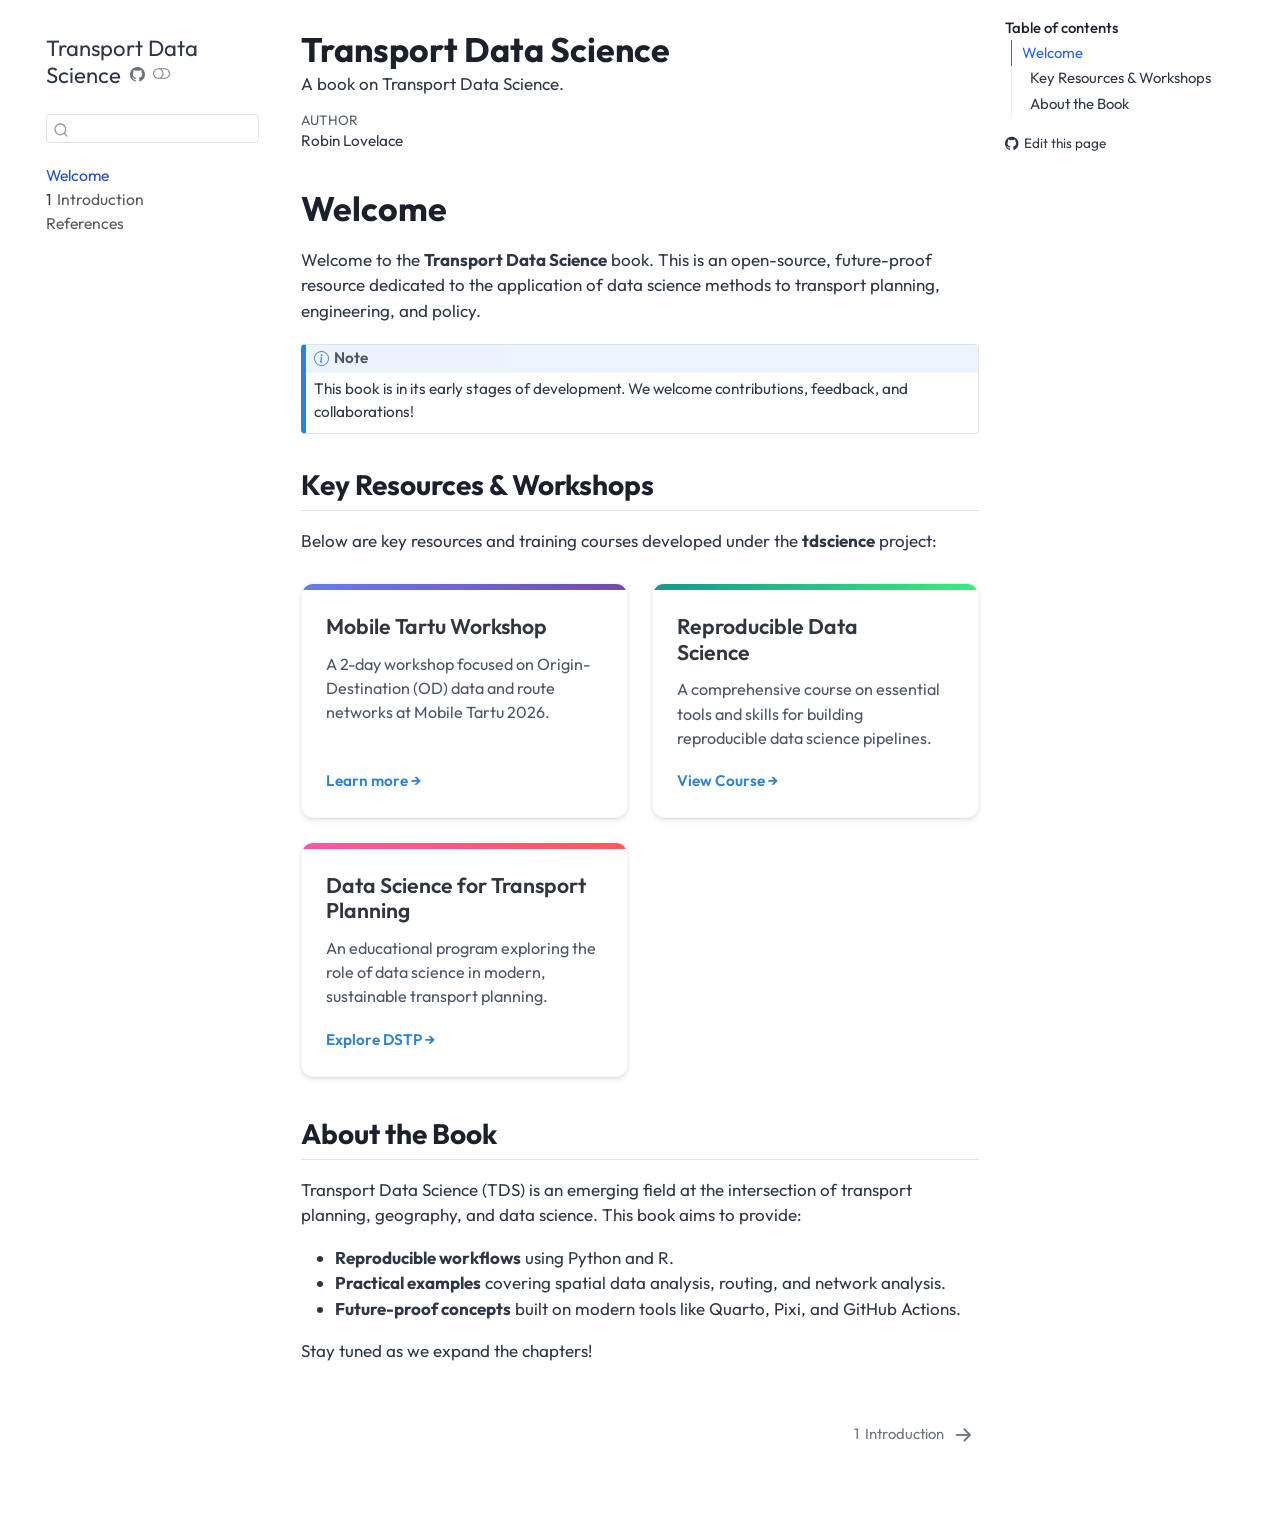
==== commit e161dc48: "deploy: tdscience/tdscience@4c9f786e844ecb3d3862fd3851a8e9ae0f3fbb3f" ====
--- a/index.html
+++ b/index.html
@@ -47,9 +47,9 @@
 <link href="site_libs/quarto-html/quarto-syntax-highlighting-15634bcf2e68342d4ad2dfa704d543f6.css" rel="stylesheet" class="quarto-color-scheme-extra" id="quarto-text-highlighting-styles">
 <script src="site_libs/bootstrap/bootstrap.min.js"></script>
 <link href="site_libs/bootstrap/bootstrap-icons.css" rel="stylesheet">
-<link href="site_libs/bootstrap/bootstrap-3f70bac5631458d474a321d4182f9338.min.css" rel="stylesheet" append-hash="true" class="quarto-color-scheme" id="quarto-bootstrap" data-mode="light">
-<link href="site_libs/bootstrap/bootstrap-dark-b4ab9af833d6cddc0a3b650489a6264f.min.css" rel="stylesheet" append-hash="true" class="quarto-color-scheme quarto-color-alternate" id="quarto-bootstrap" data-mode="dark">
-<link href="site_libs/bootstrap/bootstrap-3f70bac5631458d474a321d4182f9338.min.css" rel="stylesheet" append-hash="true" class="quarto-color-scheme-extra" id="quarto-bootstrap" data-mode="light">
+<link href="site_libs/bootstrap/bootstrap-48abc47ddc2cbc14860ddec9e9fdb395.min.css" rel="stylesheet" append-hash="true" class="quarto-color-scheme" id="quarto-bootstrap" data-mode="light">
+<link href="site_libs/bootstrap/bootstrap-dark-81cde85ed9a2468256881f509d71d982.min.css" rel="stylesheet" append-hash="true" class="quarto-color-scheme quarto-color-alternate" id="quarto-bootstrap" data-mode="dark">
+<link href="site_libs/bootstrap/bootstrap-48abc47ddc2cbc14860ddec9e9fdb395.min.css" rel="stylesheet" append-hash="true" class="quarto-color-scheme-extra" id="quarto-bootstrap" data-mode="light">
 <script id="quarto-search-options" type="application/json">{
   "location": "sidebar",
   "copy-button": false,
@@ -371,39 +371,33 @@
 <section id="key-resources-workshops" class="level2">
 <h2 class="anchored" data-anchor-id="key-resources-workshops">Key Resources &amp; Workshops</h2>
 <p>Below are key resources and training courses developed under the <strong>tdscience</strong> project:</p>
-<div class="{=html}">
 <div class="project-grid">
-<a href="https://tdscience.github.io/tartu26/" class="project-card">
-<div class="card-gradient-bar" style="background: linear-gradient(135deg, #667eea 0%, #764ba2 100%);">
-
-</div>
-<pre><code>&lt;div class="card-content"&gt;
-  &lt;h3&gt;Mobile Tartu Workshop&lt;/h3&gt;
-  &lt;p&gt;A 2-day workshop focused on Origin-Destination (OD) data and route networks at Mobile Tartu 2026.&lt;/p&gt;
-  &lt;span class="card-link-text"&gt;Learn more &amp;rarr;&lt;/span&gt;
-&lt;/div&gt;</code></pre>
-</a><p><a href="https://tdscience.github.io/tartu26/" class="project-card"></a></p>
-<a href="https://tdscience.github.io/course/" class="project-card">
-<div class="card-gradient-bar" style="background: linear-gradient(135deg, #11998e 0%, #38ef7d 100%);">
-
-</div>
-<pre><code>&lt;div class="card-content"&gt;
-  &lt;h3&gt;Reproducible Data Science&lt;/h3&gt;
-  &lt;p&gt;A comprehensive course on essential tools and skills for building reproducible data science pipelines.&lt;/p&gt;
-  &lt;span class="card-link-text"&gt;View Course &amp;rarr;&lt;/span&gt;
-&lt;/div&gt;</code></pre>
-</a><p><a href="https://tdscience.github.io/course/" class="project-card"></a></p>
-<a href="https://tdscience.github.io/dstp/" class="project-card">
-<div class="card-gradient-bar" style="background: linear-gradient(135deg, #f857a6 0%, #ff5858 100%);">
-
-</div>
-<pre><code>&lt;div class="card-content"&gt;
-  &lt;h3&gt;Data Science for Transport Planning&lt;/h3&gt;
-  &lt;p&gt;An educational program exploring the role of data science in modern, sustainable transport planning.&lt;/p&gt;
-  &lt;span class="card-link-text"&gt;Explore DSTP &amp;rarr;&lt;/span&gt;
-&lt;/div&gt;</code></pre>
-</a><p><a href="https://tdscience.github.io/dstp/" class="project-card"></a></p>
-</div>
+  <a href="https://tdscience.github.io/tartu26/" class="project-card">
+    <div class="card-gradient-bar" style="background: linear-gradient(135deg, #667eea 0%, #764ba2 100%);"></div>
+    <div class="card-content">
+      <h3 class="anchored">Mobile Tartu Workshop</h3>
+      <p>A 2-day workshop focused on Origin-Destination (OD) data and route networks at Mobile Tartu 2026.</p>
+      <span class="card-link-text">Learn more →</span>
+    </div>
+  </a>
+
+  <a href="https://tdscience.github.io/course/" class="project-card">
+    <div class="card-gradient-bar" style="background: linear-gradient(135deg, #11998e 0%, #38ef7d 100%);"></div>
+    <div class="card-content">
+      <h3 class="anchored">Reproducible Data Science</h3>
+      <p>A comprehensive course on essential tools and skills for building reproducible data science pipelines.</p>
+      <span class="card-link-text">View Course →</span>
+    </div>
+  </a>
+
+  <a href="https://tdscience.github.io/dstp/" class="project-card">
+    <div class="card-gradient-bar" style="background: linear-gradient(135deg, #f857a6 0%, #ff5858 100%);"></div>
+    <div class="card-content">
+      <h3 class="anchored">Data Science for Transport Planning</h3>
+      <p>An educational program exploring the role of data science in modern, sustainable transport planning.</p>
+      <span class="card-link-text">Explore DSTP →</span>
+    </div>
+  </a>
 </div>
 </section>
 <section id="about-the-book" class="level2">
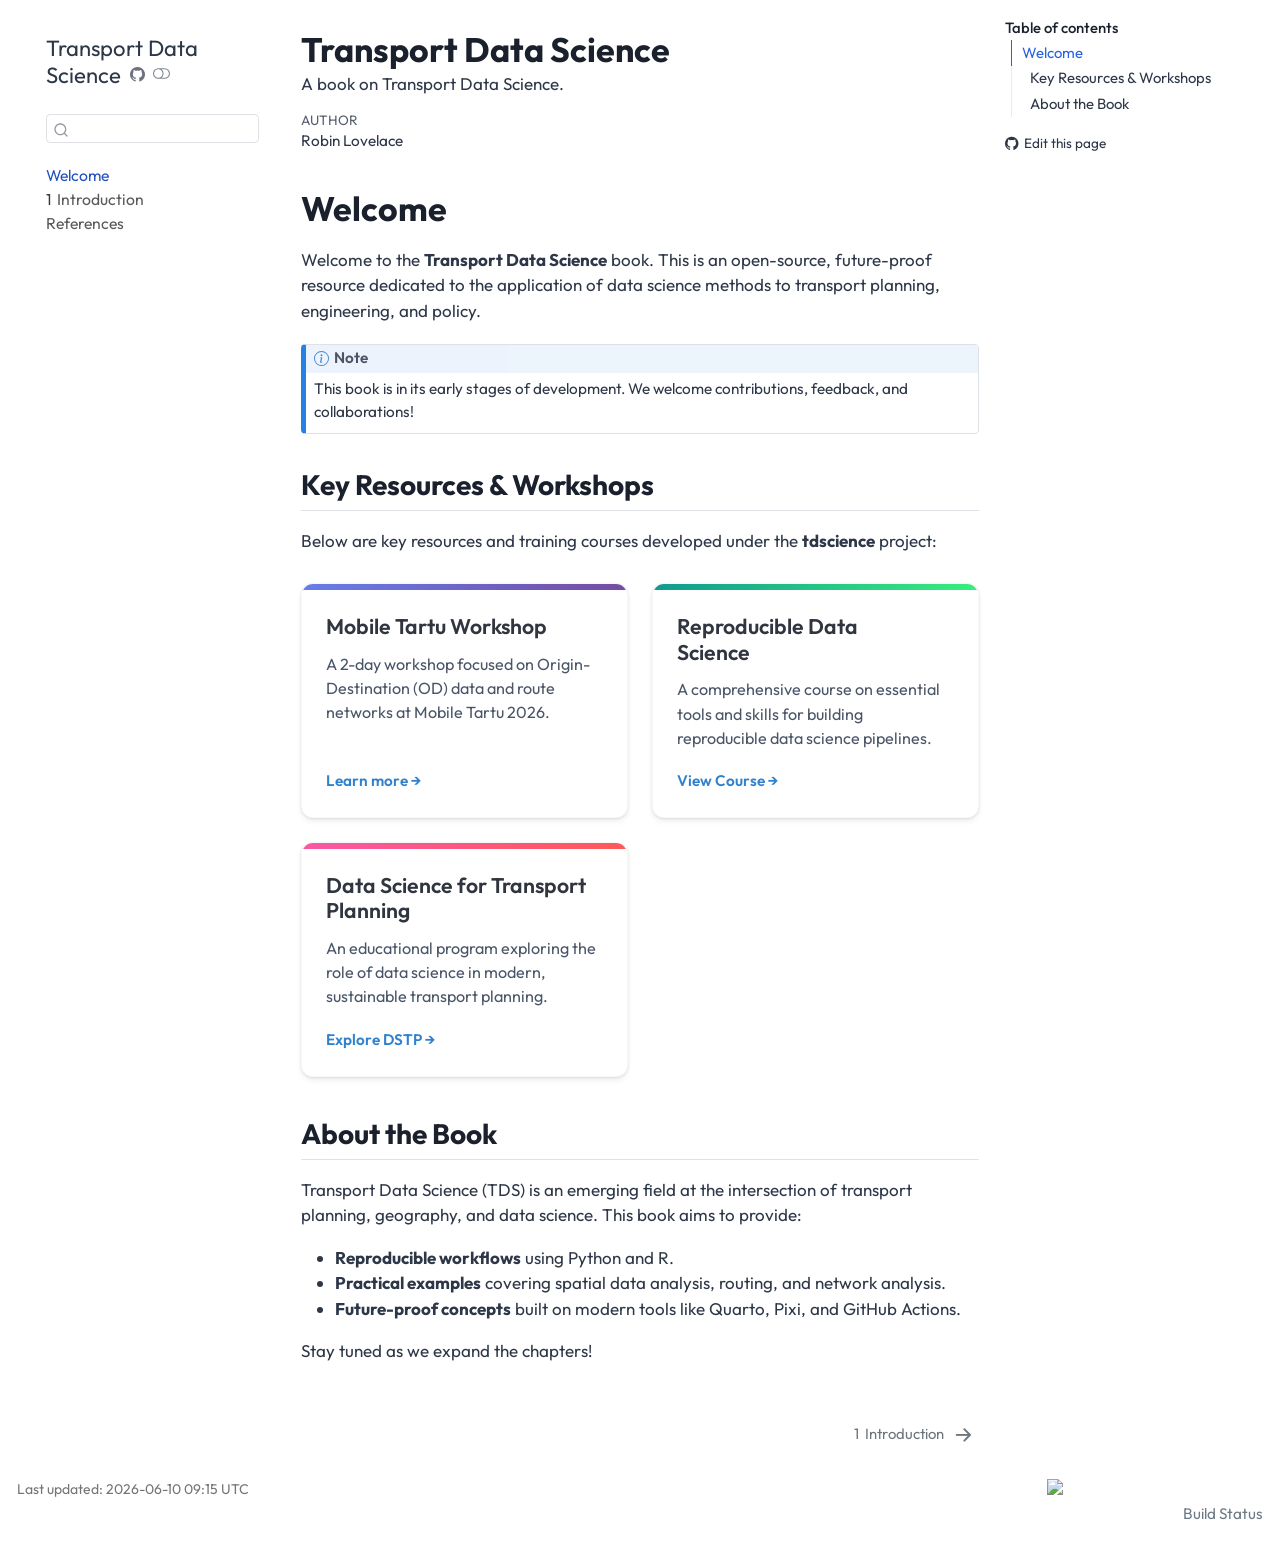
==== commit 04de5afe: "deploy: tdscience/tdscience@6725c077143b788f370462400cf4d0adffb5ecca" ====
--- a/index.html
+++ b/index.html
@@ -838,8 +838,26 @@
   </div>
 </nav>
 </div> <!-- /content -->
-
-
-
-
-<footer class="footer"><div class="nav-footer"><div class="nav-footer-center"><div class="toc-actions d-sm-block d-md-none"><ul><li><a href="https://github.com/tdscience/tdscience/edit/main/index.qmd" class="toc-action"><i class="bi bi-github"></i>Edit this page</a></li></ul></div></div></div></footer></body></html>+<footer class="footer">
+  <div class="nav-footer">
+    <div class="nav-footer-left">
+<p>Last updated: 2026-06-10 09:15 UTC</p>
+</div>   
+    <div class="nav-footer-center">
+      &nbsp;
+    <div class="toc-actions d-sm-block d-md-none"><ul><li><a href="https://github.com/tdscience/tdscience/edit/main/index.qmd" class="toc-action"><i class="bi bi-github"></i>Edit this page</a></li></ul></div></div>
+    <div class="nav-footer-right">
+<div class="quarto-figure quarto-figure-center">
+<figure class="figure">
+<p><a href="https://github.com/tdscience/tdscience/actions/workflows/publish.yml"><img src="https://github.com/tdscience/tdscience/actions/workflows/publish.yml/badge.svg" class="img-fluid figure-img"></a></p>
+<figcaption>Build Status</figcaption>
+</figure>
+</div>
+</div>
+  </div>
+</footer>
+
+
+
+
+</body></html>
